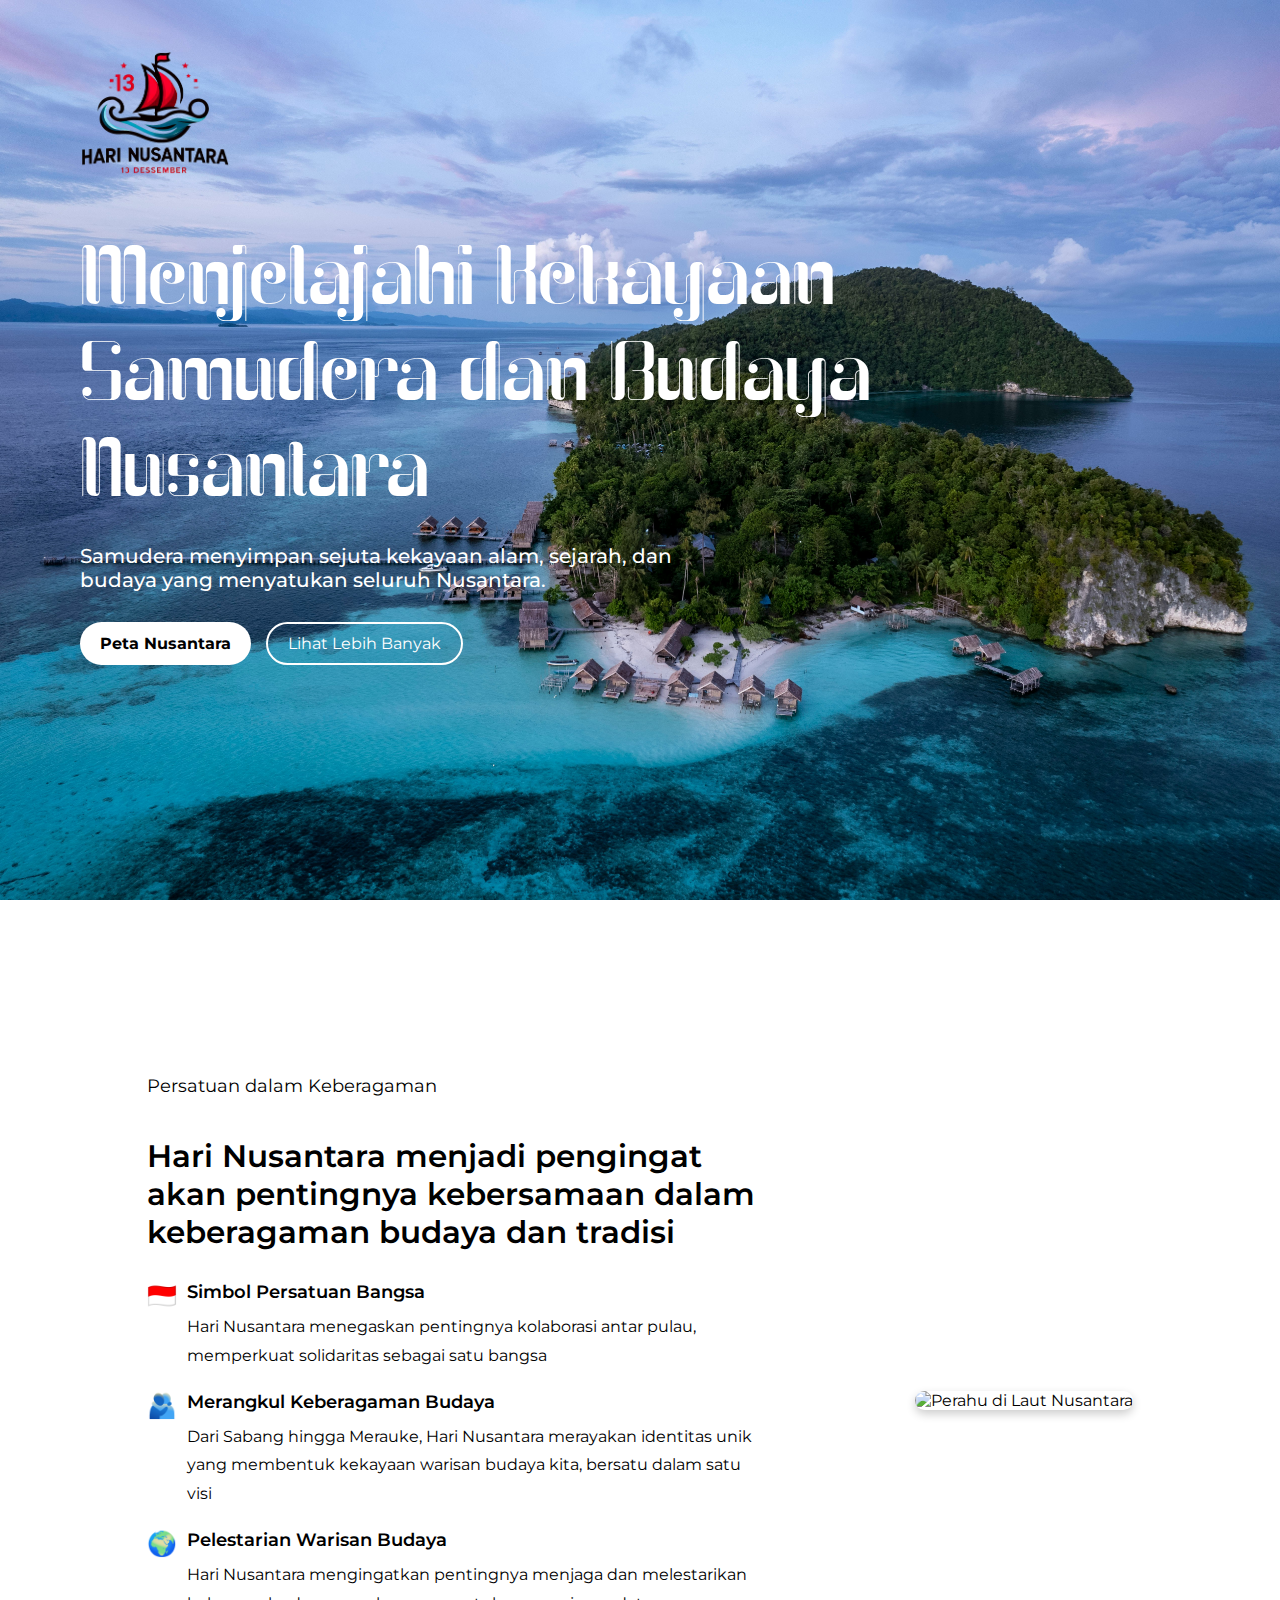
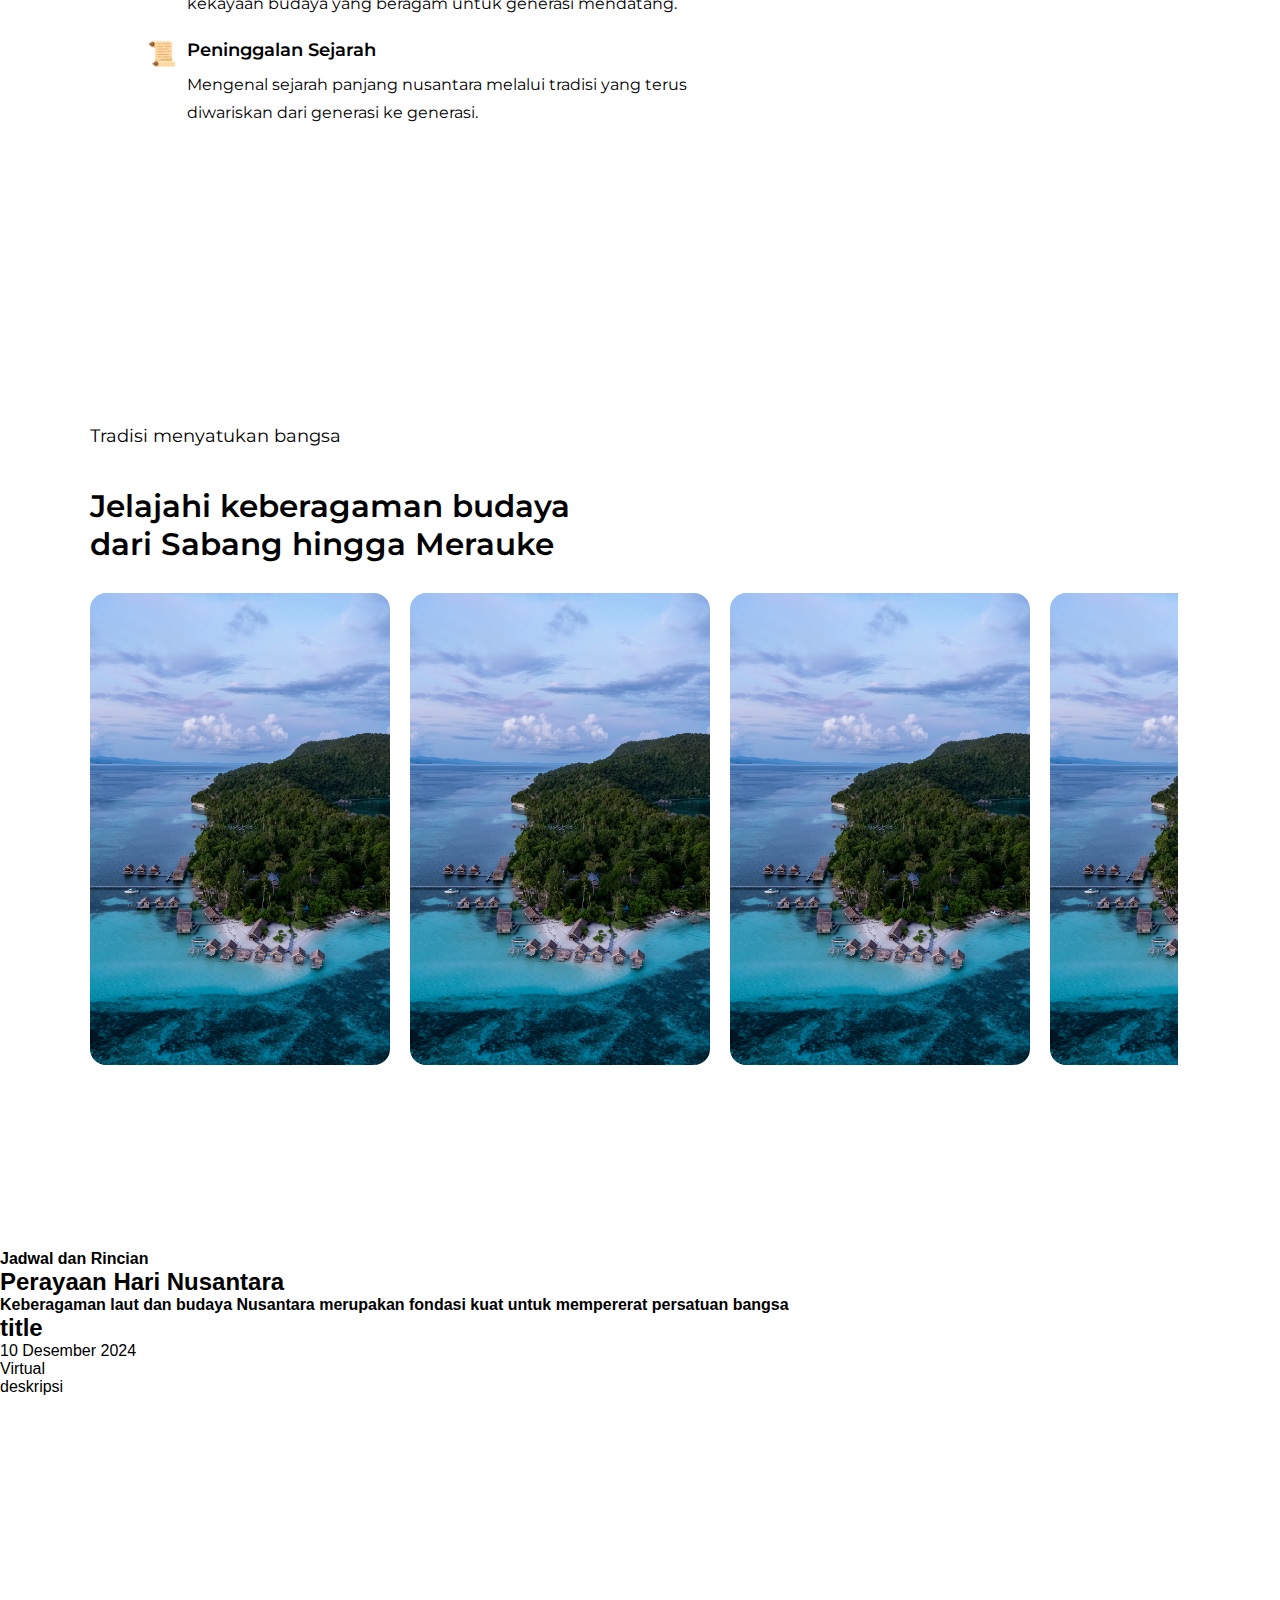
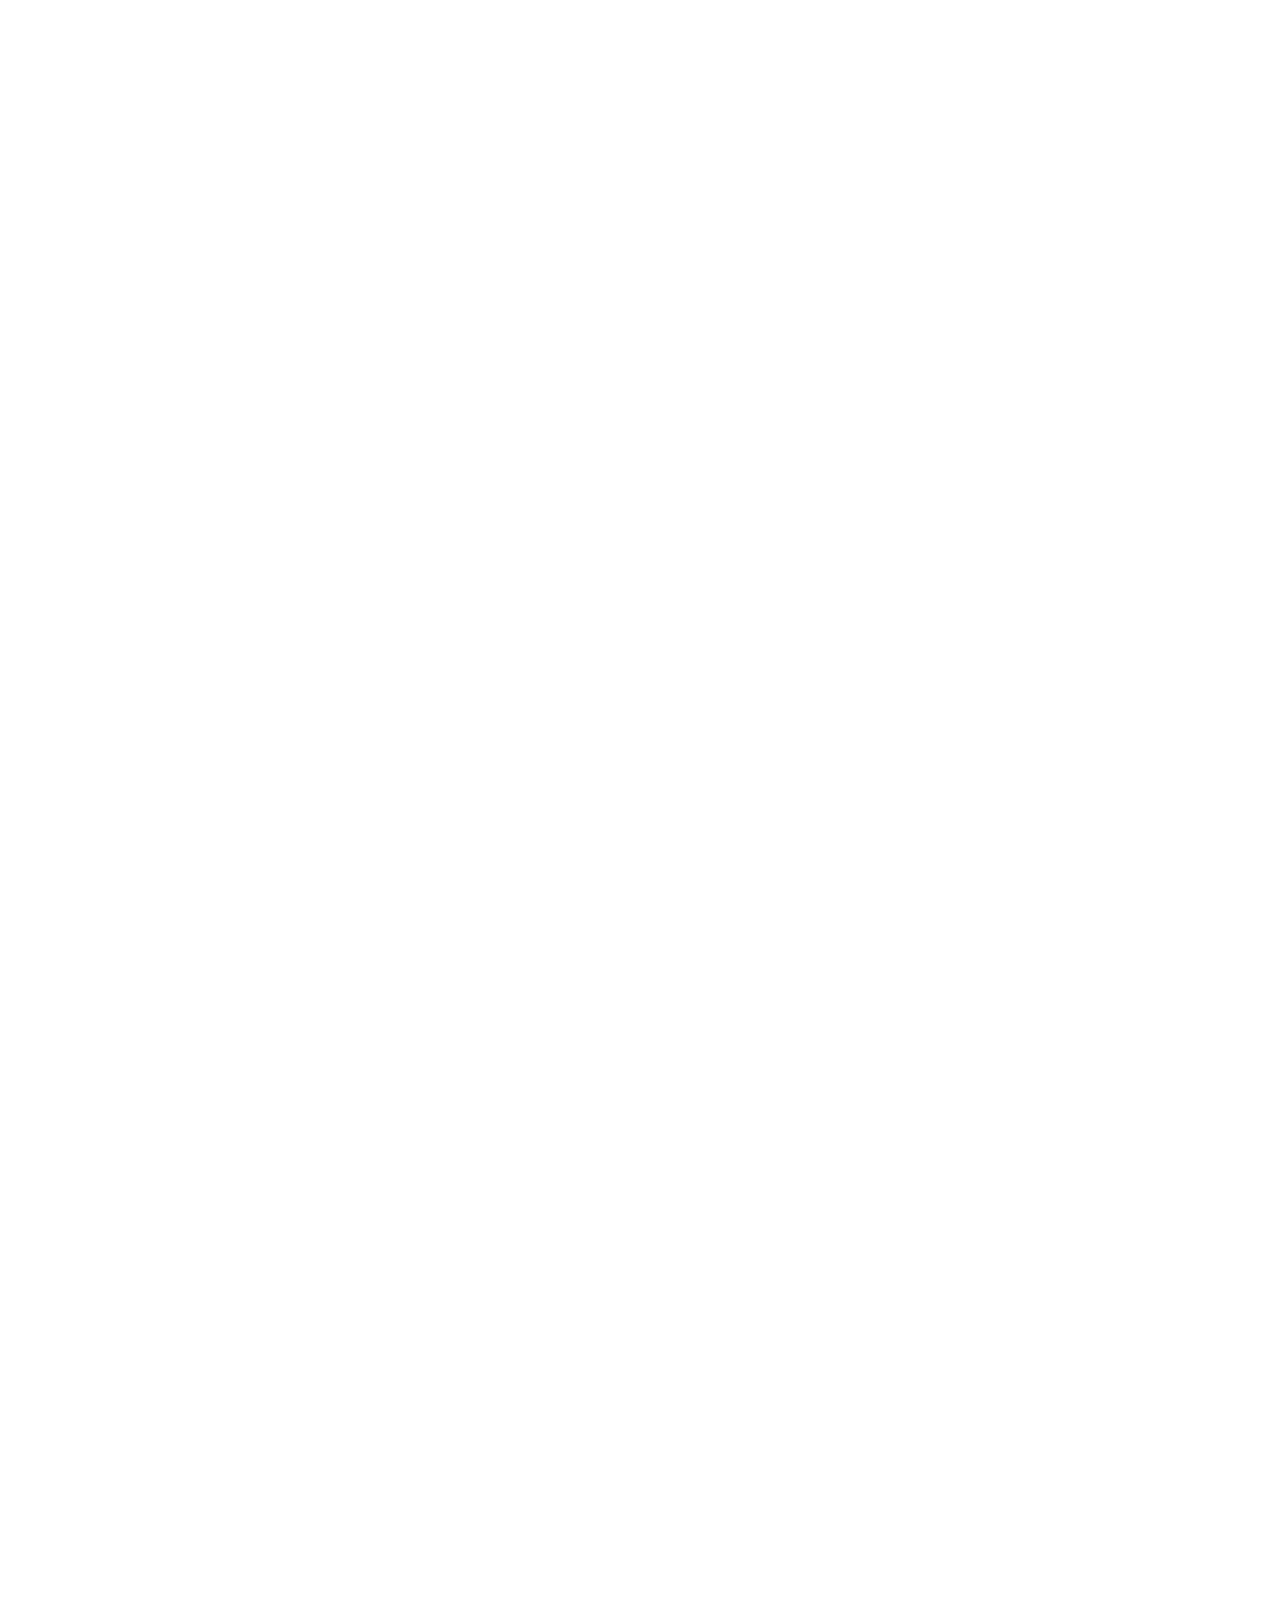
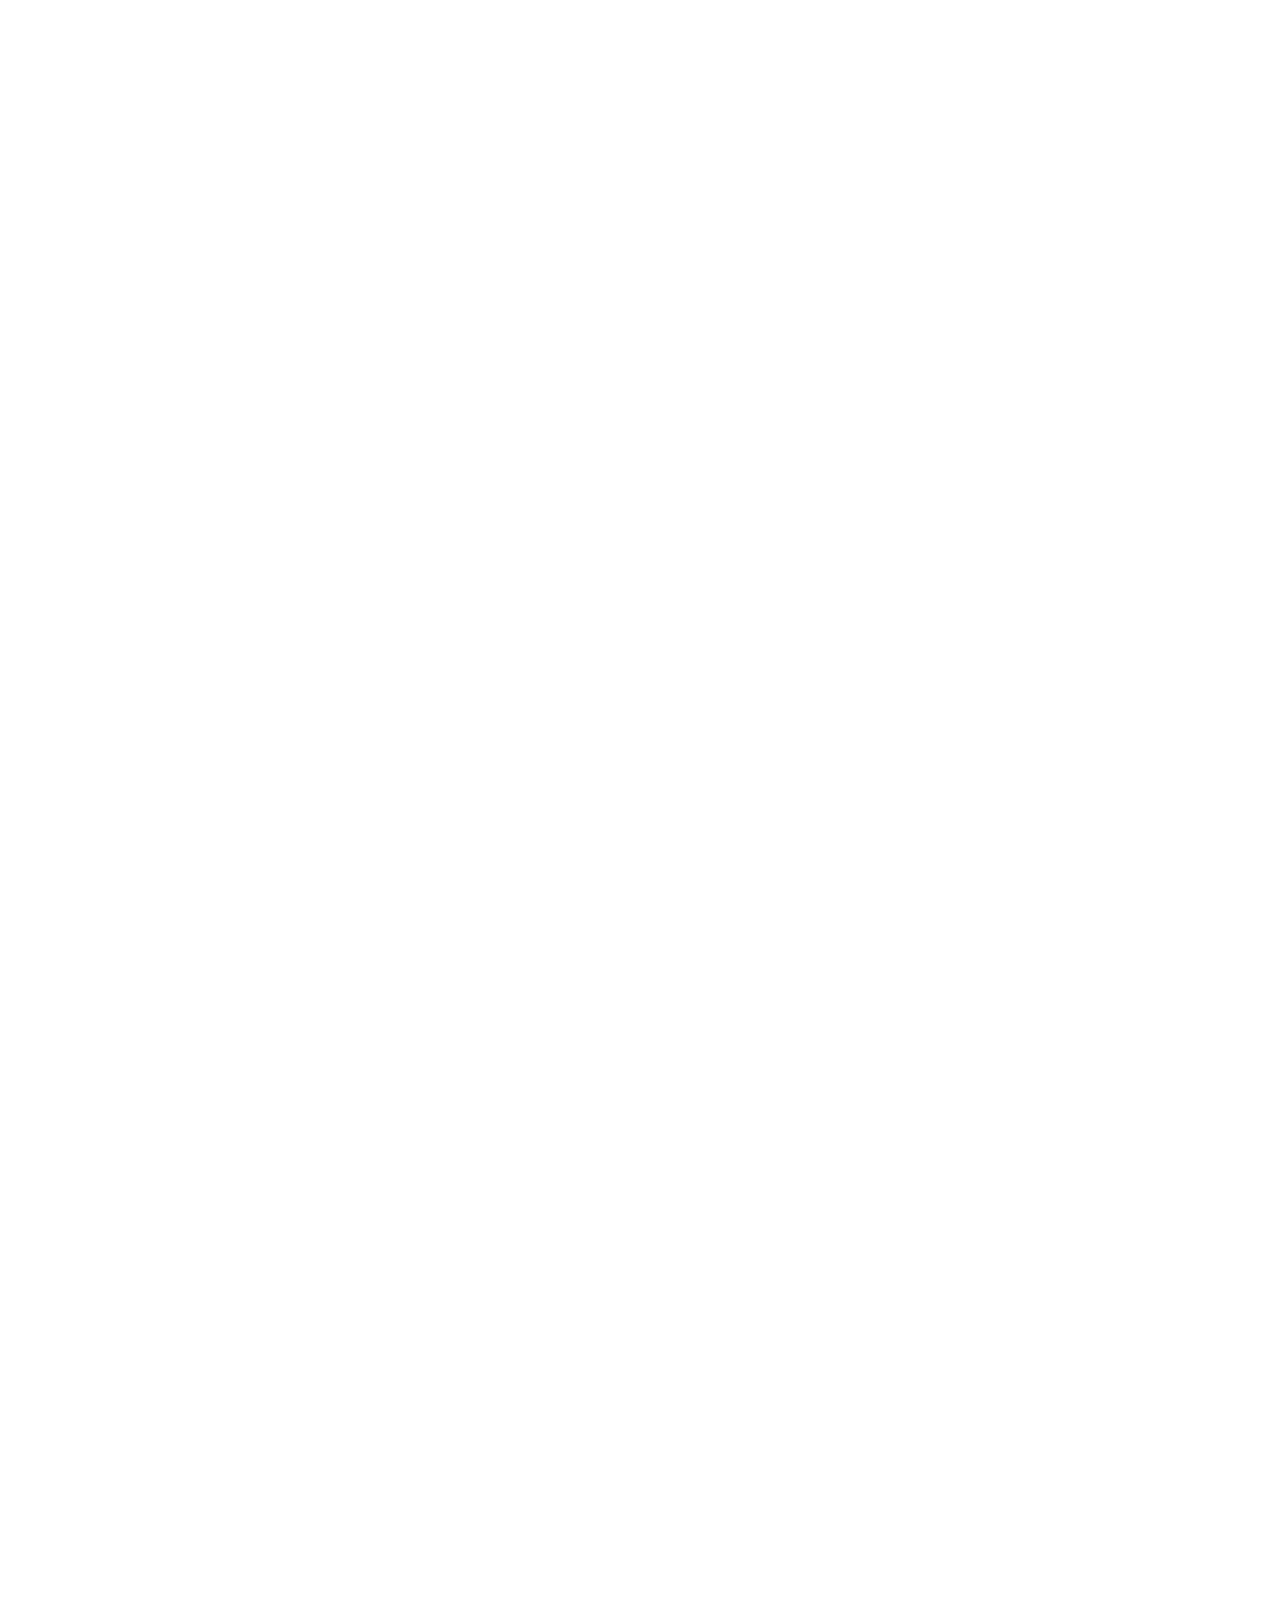
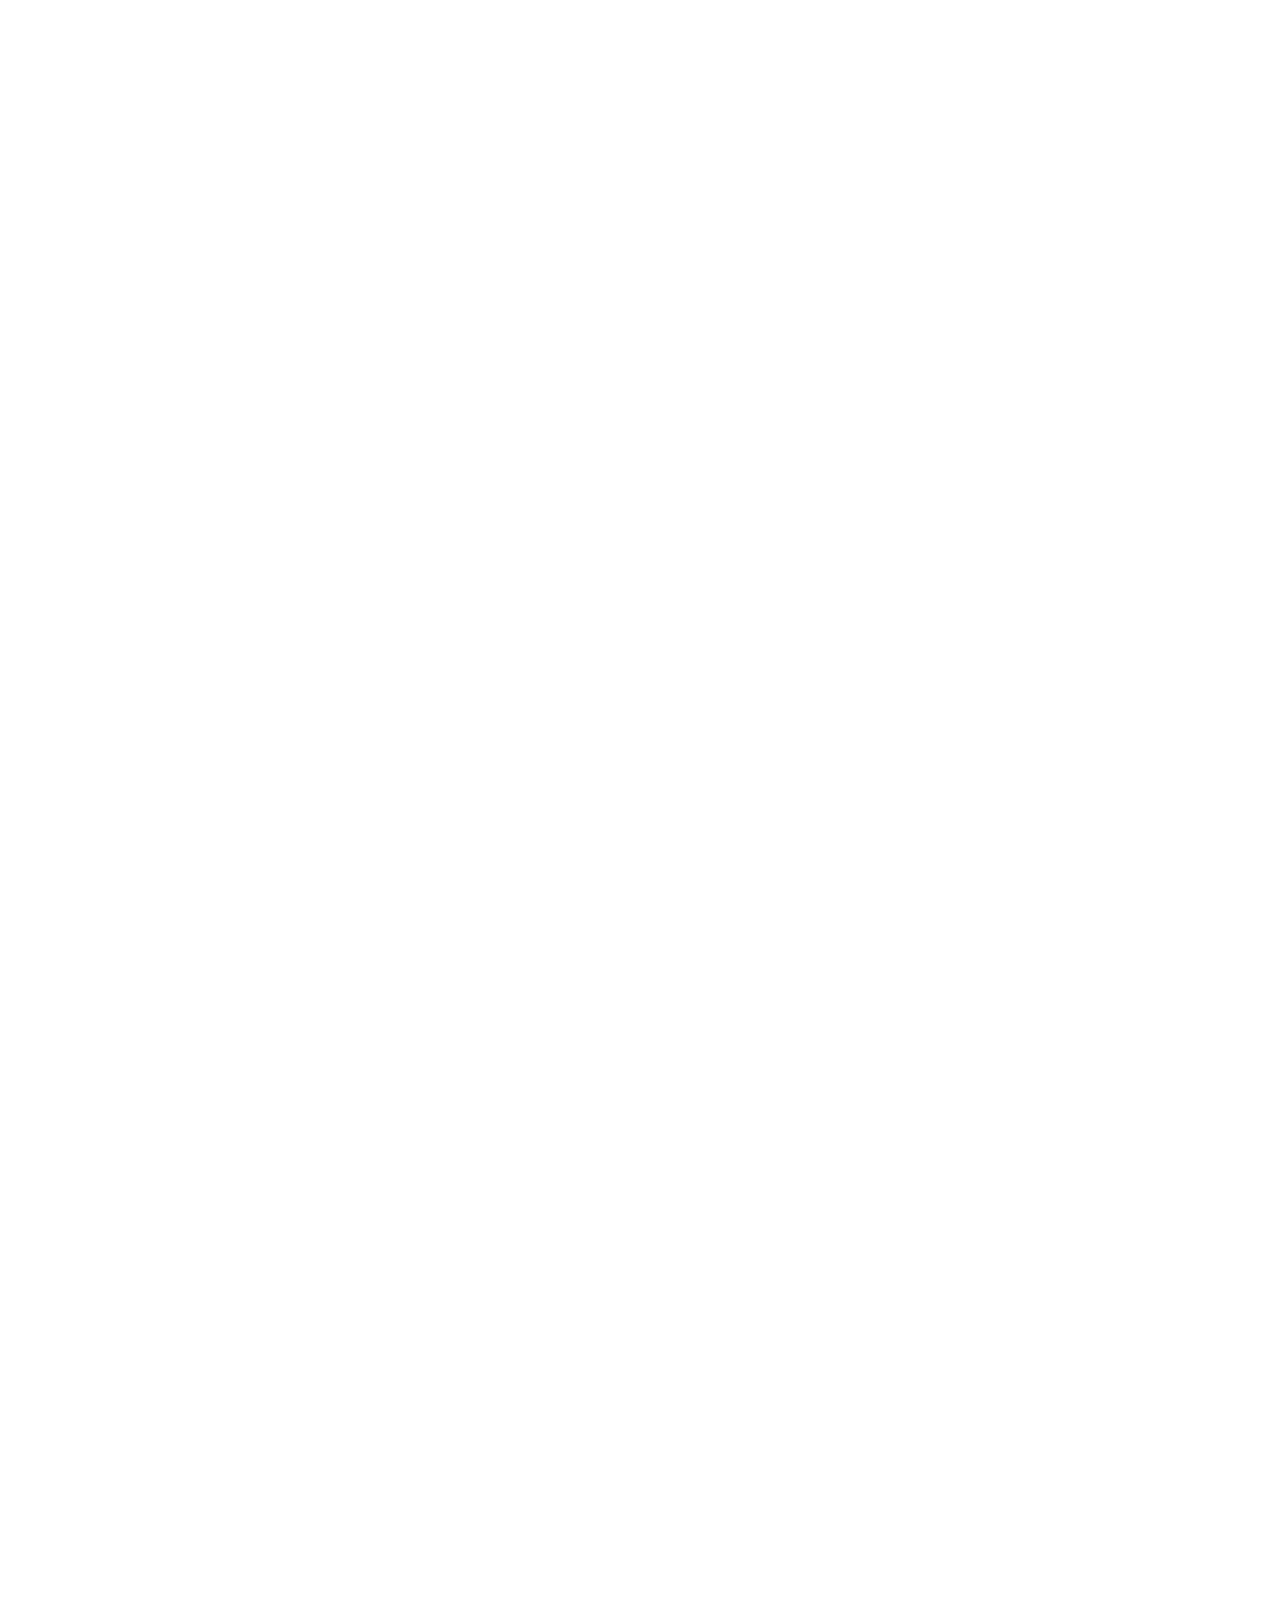
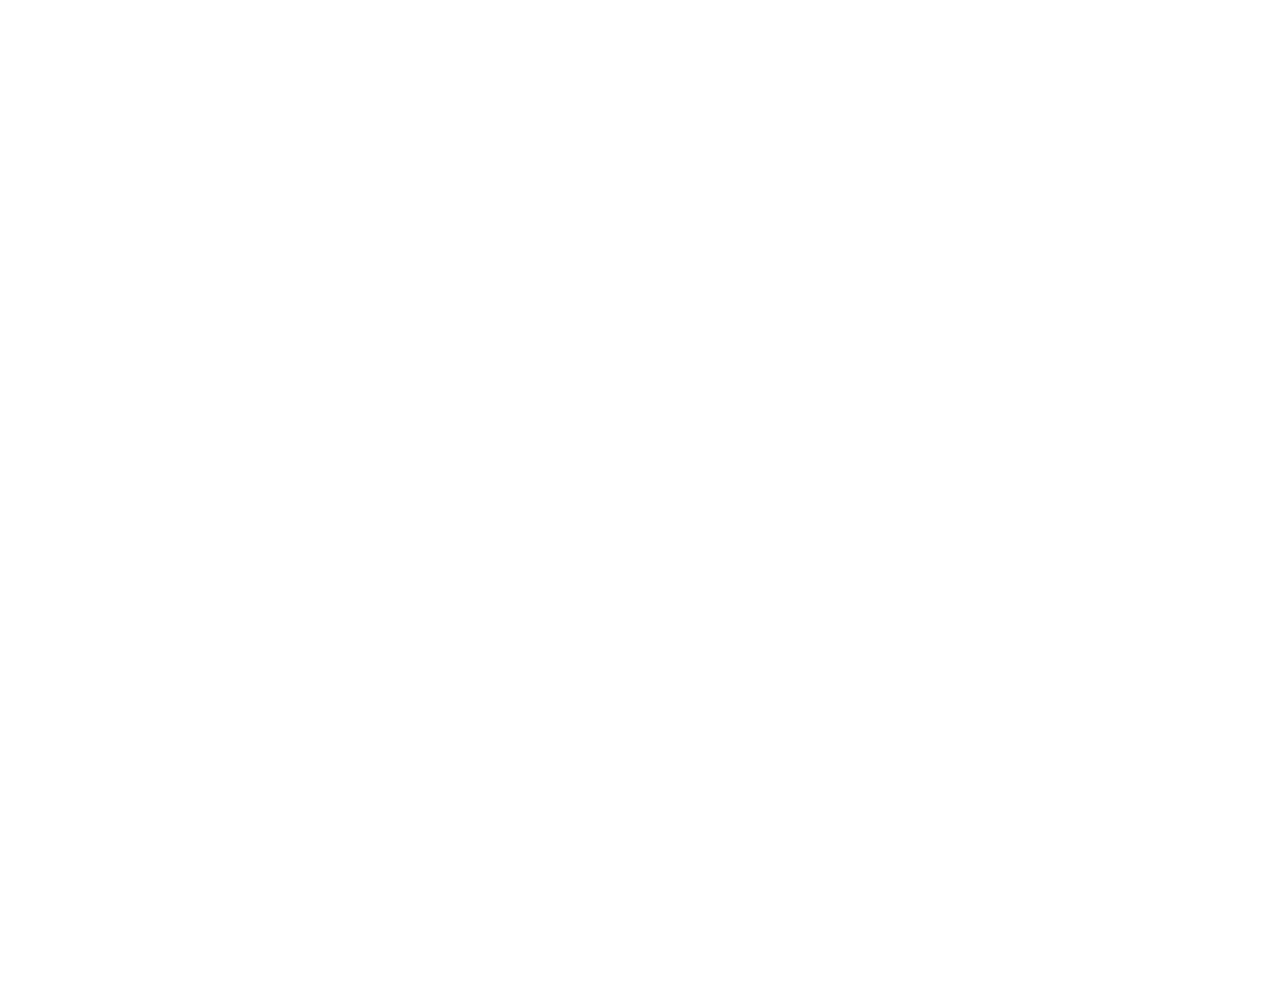
==== pages/index.html @ 895c15d9 "first commit" ====
<!DOCTYPE html>
<html lang="en">
  <head>
    <meta charset="UTF-8" />
    <meta name="viewport" content="width=device-width, initial-scale=1.0" />
    <style>
      @import url("https://fonts.googleapis.com/css2?family=Montserrat:ital,wght@0,100..900;1,100..900&display=swap");
    </style>
    <link rel="stylesheet" href="/css/landing-page.css" />
    <link rel="stylesheet" href="/css/beranda.css" />
    <link rel="stylesheet" href="/css/tradisi-budaya.css" />

    <title>Welcome</title>
  </head>
  <body>
    <!-- hero -->
    <section class="hero">
      <div class="hero-content">
        <img src="/assets/logo-hari-nusantara.png" alt="logo hari nusantara" />
        <h1>Menjelajahi Kekayaan Samudera dan Budaya Nusantara</h1>
        <p>
          Samudera menyimpan sejuta kekayaan alam, sejarah, dan budaya yang
          menyatukan seluruh Nusantara.
        </p>
        <div class="buttons">
          <button class="btn primary">Peta Nusantara</button>
          <button class="btn secondary">Lihat Lebih Banyak</button>
        </div>
      </div>
    </section>

    <!-- beranda -->
    <section class="beranda">
      <div class="text-section">
        <h4 class="tag">Persatuan dalam Keberagaman</h4>
        <h2 class="headline">
          Hari Nusantara menjadi pengingat akan pentingnya kebersamaan dalam
          keberagaman budaya dan tradisi
        </h2>
        <div class="point">
          <span class="icon">🇮🇩</span>
          <div>
            <h4>Simbol Persatuan Bangsa</h4>
            <p>
              Hari Nusantara menegaskan pentingnya kolaborasi antar pulau,
              memperkuat solidaritas sebagai satu bangsa
            </p>
          </div>
        </div>
        <div class="point">
          <span class="icon">🫂</span>
          <div>
            <h4>Merangkul Keberagaman Budaya</h4>
            <p>
              Dari Sabang hingga Merauke, Hari Nusantara merayakan identitas
              unik yang membentuk kekayaan warisan budaya kita, bersatu dalam
              satu visi
            </p>
          </div>
        </div>
        <div class="point">
          <span class="icon">🌍</span>
          <div>
            <h4>Pelestarian Warisan Budaya</h4>
            <p>
              Hari Nusantara mengingatkan pentingnya menjaga dan melestarikan
              kekayaan budaya yang beragam untuk generasi mendatang.
            </p>
          </div>
        </div>
        <div class="point">
          <span class="icon">📜</span>
          <div>
            <h4>Peninggalan Sejarah</h4>
            <p>
              Mengenal sejarah panjang nusantara melalui tradisi yang terus
              diwariskan dari generasi ke generasi.
            </p>
          </div>
        </div>
      </div>
      <div class="image-section">
        <img src="/assets/phinisi.jpg" alt="Perahu di Laut Nusantara" />
      </div>
    </section>

    <!-- budaya dan tradisi -->
    <section class="budaya-tradisi">
      <div class="text">
        <h4>Tradisi menyatukan bangsa</h4>
        <h2>Jelajahi keberagaman budaya dari Sabang hingga Merauke</h2>
      </div>
      <div class="horizontal-scroll">
        <div class="photos-item">
          <img src="/assets/bg-landing-page.jpg" alt="item-1">
          <img src="/assets/bg-landing-page.jpg" alt="item-2">
          <img src="/assets/bg-landing-page.jpg" alt="item-3">
          <img src="/assets/bg-landing-page.jpg" alt="item-4">
          <img src="/assets/bg-landing-page.jpg" alt="item-5">
          <img src="/assets/bg-landing-page.jpg" alt="item-6">
          <img src="/assets/bg-landing-page.jpg" alt="item-7">
        </div>
      </div>
    </section>

    <!-- jadwal hari nusantara -->
     <section class="jadwal-hari-nusantara">
      <div class="header">
        <h4>Jadwal dan Rincian</h4>
        <div>
          <h2>Perayaan Hari Nusantara</h2>
          <h4>Keberagaman laut dan budaya Nusantara merupakan fondasi kuat untuk mempererat persatuan bangsa</h4>
        </div>
      </div>
      <div class="jadwal">
        <div class="img"></div>
        <div class="info">
          <h2>title</h2>
          <div class="date-place">
            <div>10 Desember 2024</div>
            <div>Virtual</div>
          </div>
          <p>deskripsi</p>
        </div>
      </div>
     </section>
  </body>
</html>
---- css/landing-page.css ----
@font-face {
  font-family: 'JavaFont';
  src: url('/fonts/qidung-swara-demo.regular.otf') format('opentype');
  font-weight: normal;
  font-style: normal;
}

* {
  margin: 0;
  padding: 0;
  box-sizing: border-box;
}

body, html {
  font-family: 'Poppins', sans-serif;
  height: 1000vh;
}

.hero {
  position: relative;
  height: 100vh;
  background-image: url(/assets/bg-landing-page.jpg);
  background-size: cover;
  background-position: center;
  display: flex;
  align-items: center;
  padding: 80px;
  font-family: "Montserrat", sans-serif;
  color: #fff;
}

.hero-content {
  max-width: 800px;
}

.hero img {
  width: 150px;
  position: absolute;
  top: 50px;
}

.hero h1 {
  font-family: 'JavaFont', sans-serif;
  font-weight: 500;
  font-size: 80px;
  width: 890px;
  line-height: 1.2;
  margin-bottom: 20px;
}

.hero p {
  width: 650px;
  font-weight: 500;
  font-size: 20px;
  margin-bottom: 30px;
}

/* Tombol */
.buttons {
  display: flex;
  gap: 15px;
}

.btn {
  padding: 10px 20px;
  border: none;
  border-radius: 30px;
  cursor: pointer;
  font-size: 1rem;
  transition: all 0.3s ease;
  font-family: "Montserrat", sans-serif;
}

.btn.primary {
  background-color: #fff;
  color: #000;
  font-weight: 700;
}

.btn.secondary {
  background-color: transparent;
  border: 2px solid #fff;
  color: #fff;
}

.btn:hover {
  opacity: 0.7;
}
---- css/beranda.css ----
* {
  margin: 0;
  padding: 0;
  box-sizing: border-box;
}

.beranda {
  display: flex;
  align-items: center;
  justify-content: space-evenly;
  height: 100vh;
  max-width: 1800px;
  margin: 50px auto;
  font-family: "Montserrat", sans-serif;
  /* background-color: lightblue; */
}

.text-section {
  width: 620px;
  height: 650px;
}

.text-section .tag {
  font-size: 18px;
  font-weight: 400;
}

.text-section .headline {
  font-size: 31px;
  margin: 40px 0 30px 0;
  font-weight: 600;
  color: #000;
}

.point {
  display: flex;
  align-items: flex-start;
  gap: 10px;
  margin-bottom: 20px;
}

.point .icon {
  font-size: 24px;
}

.point h4 {
  font-size: 18px;
  font-weight: 600;
  margin-bottom: 10px;
  color: #000;
}

.point p {
  font-size: 16px;
  margin: 5px 0 0;
  color: #000;
  line-height: 1.8;
}

.image-section img {
  width: 650px;
  height: 650px;
  object-fit: cover;
  object-position: center;
  border-radius: 16px;
  box-shadow: 0 4px 10px rgba(0, 0, 0, 0.2);
}
---- css/tradisi-budaya.css ----
* {
  margin: 0;
  padding: 0;
  box-sizing: border-box;
}

.budaya-tradisi {
  display: flex;
  justify-content: center;
  flex-direction: column;
  height: 100vh;
  max-width: 1800px;
  margin: 50px auto;
  padding-left: 90px ;
  font-family: "Montserrat", sans-serif;
  /* background-color: lightblue; */
}

.budaya-tradisi h4 {
  font-size: 18px;
  font-weight: 400;
  margin-bottom: 10px;
}

.budaya-tradisi h2 {
  width: 500px;
  font-size: 31px;
  margin: 40px 0 30px 0;
  font-weight: 600;
  color: #000;
}

.horizontal-scroll {
  display: flex;
  width: 85vw;
  overflow-x: auto;
  padding-bottom: 10px;
}

.photos-item {
  position: relative;
  flex-shrink: 0;
  width: 300px;
  display: flex;
  flex-direction: row;
  cursor: pointer;
}

.photos-item img {
  width: 300px;
  height: 472px;
  object-fit: cover;
  object-position: center;
  border-radius: 16px;
  margin-right: 20px;
}
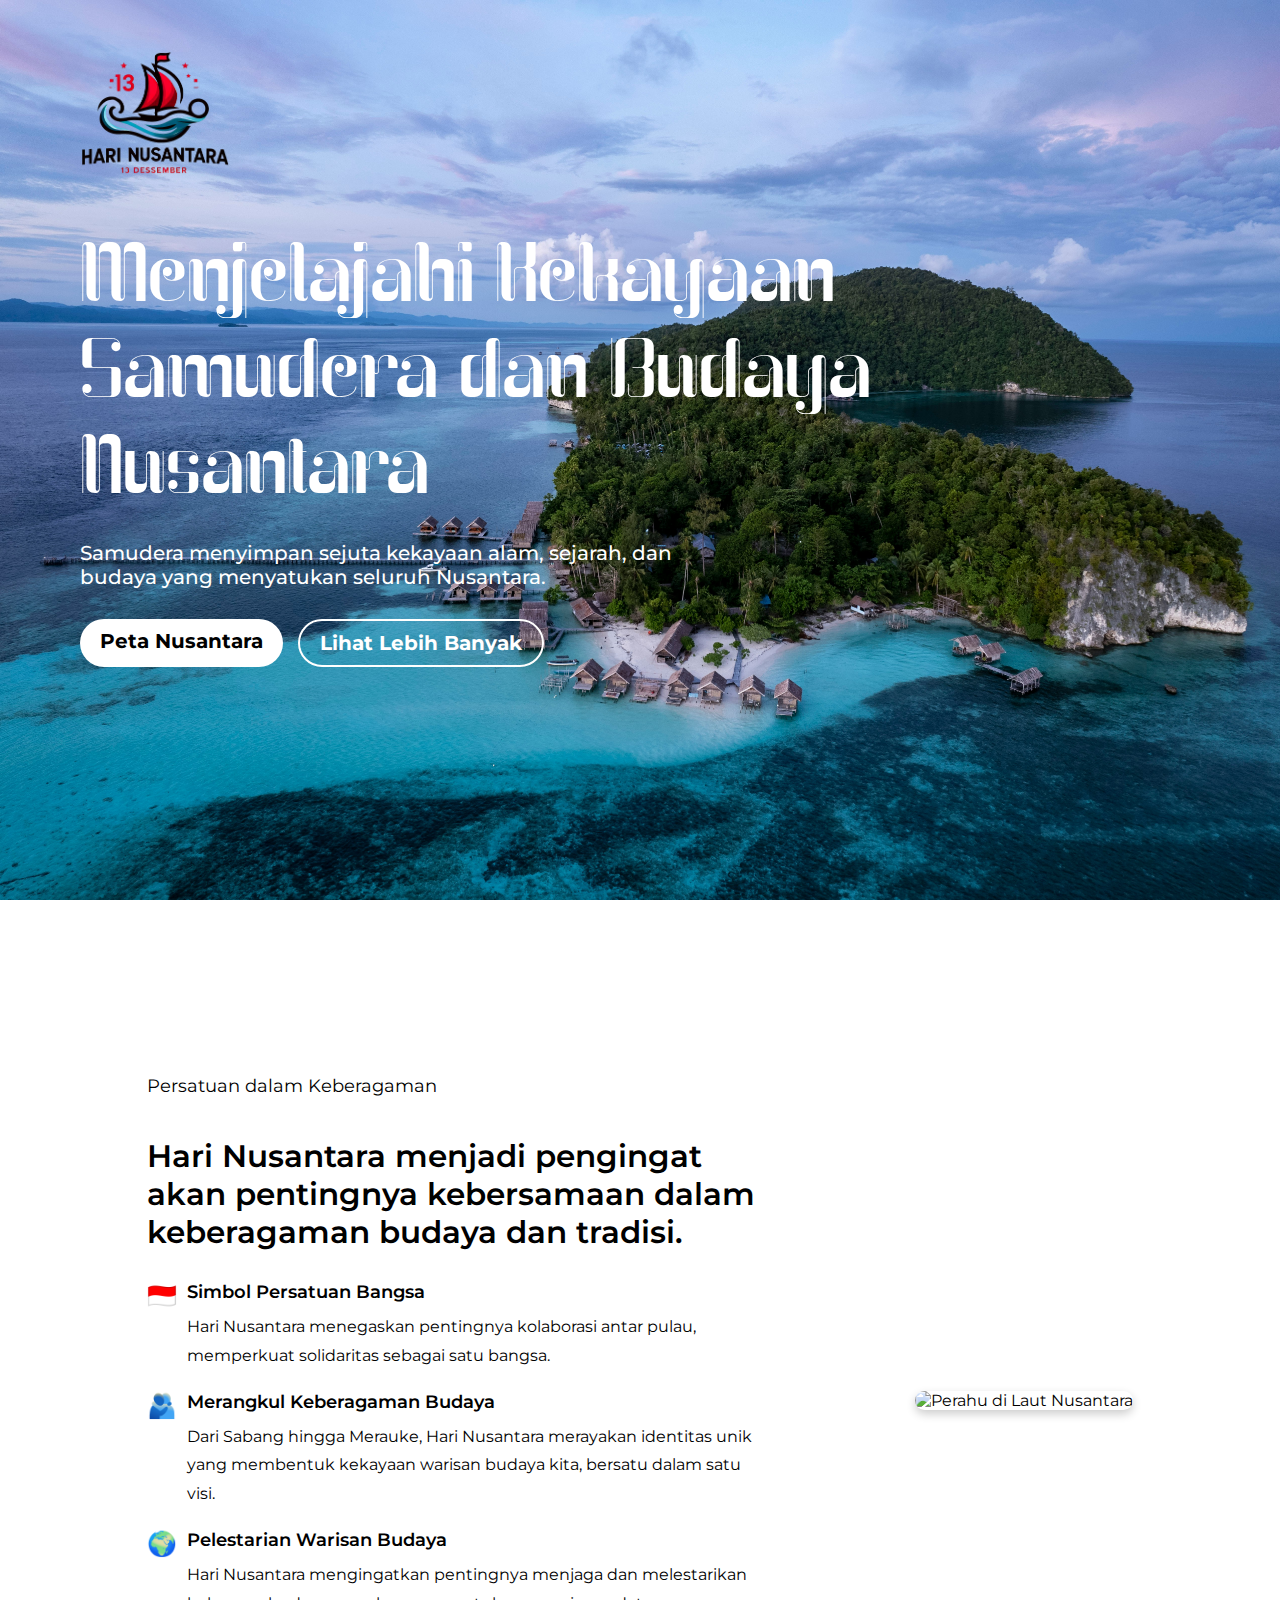
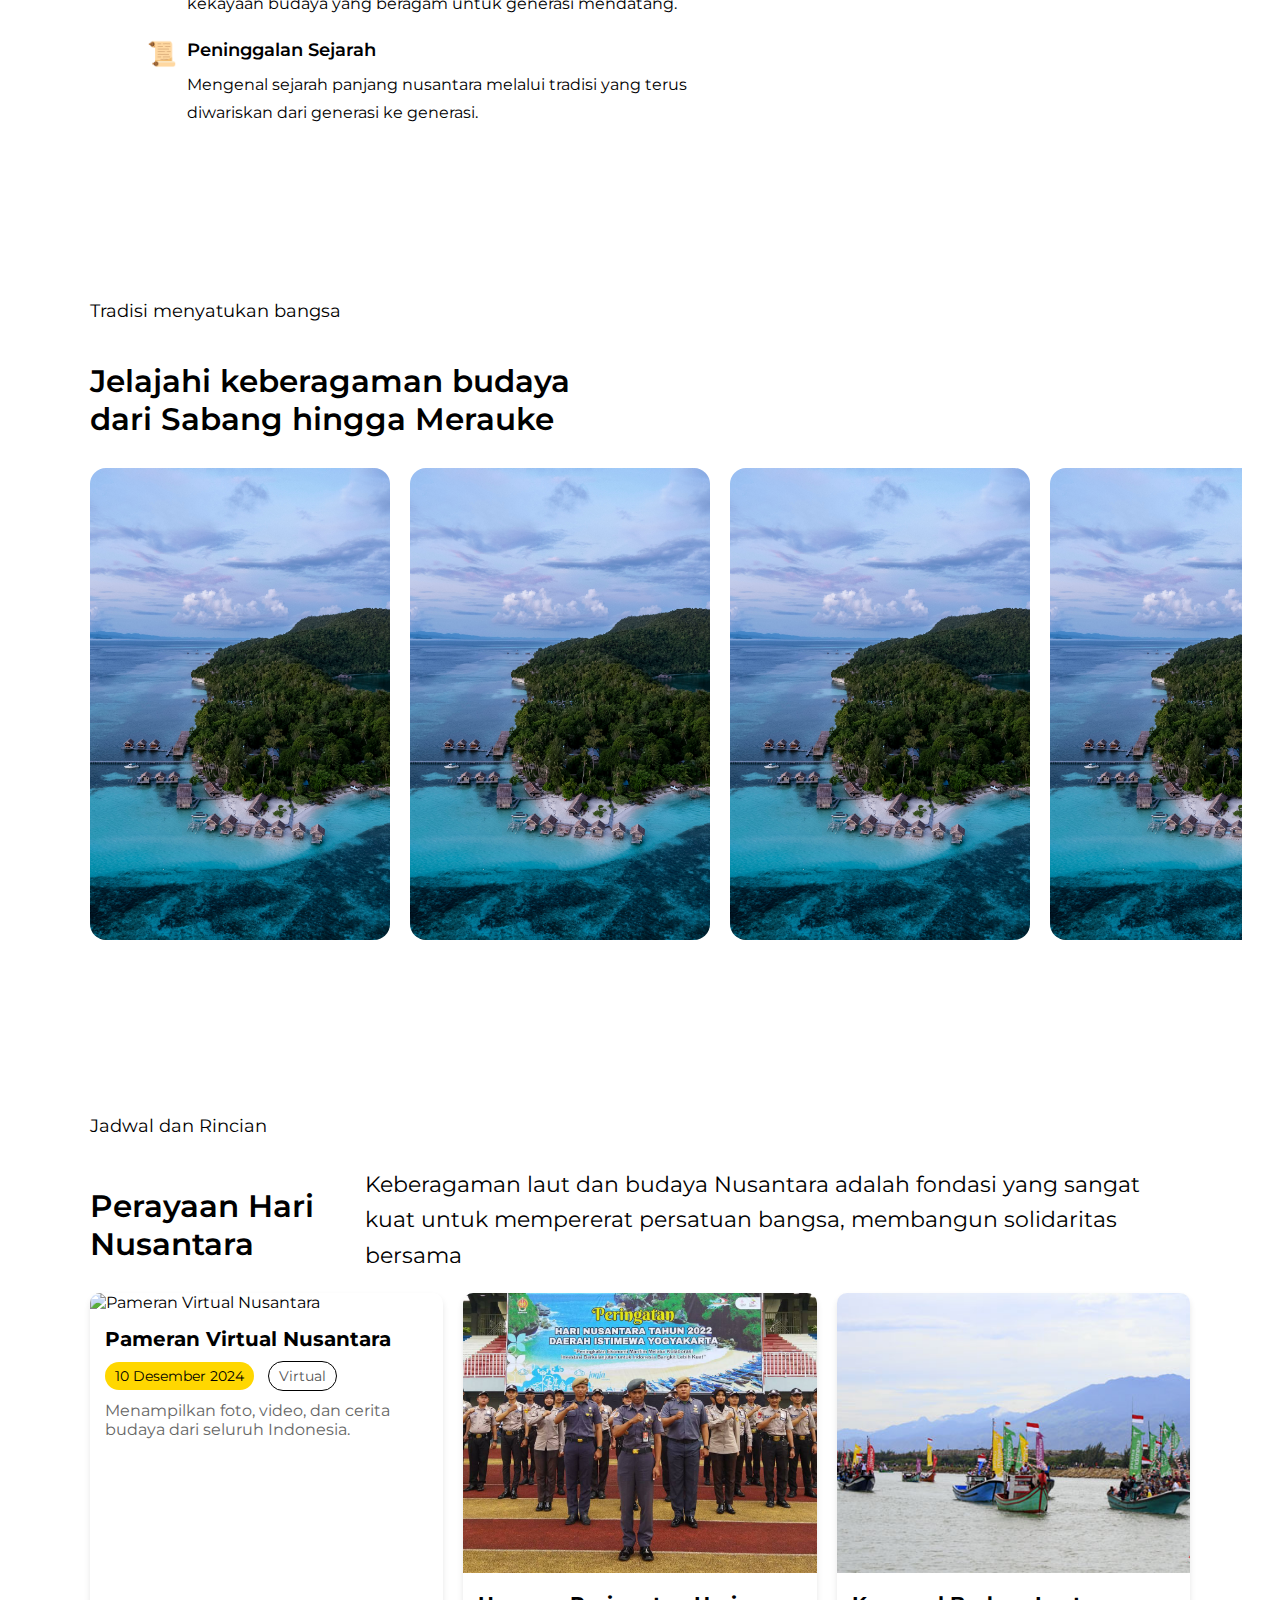
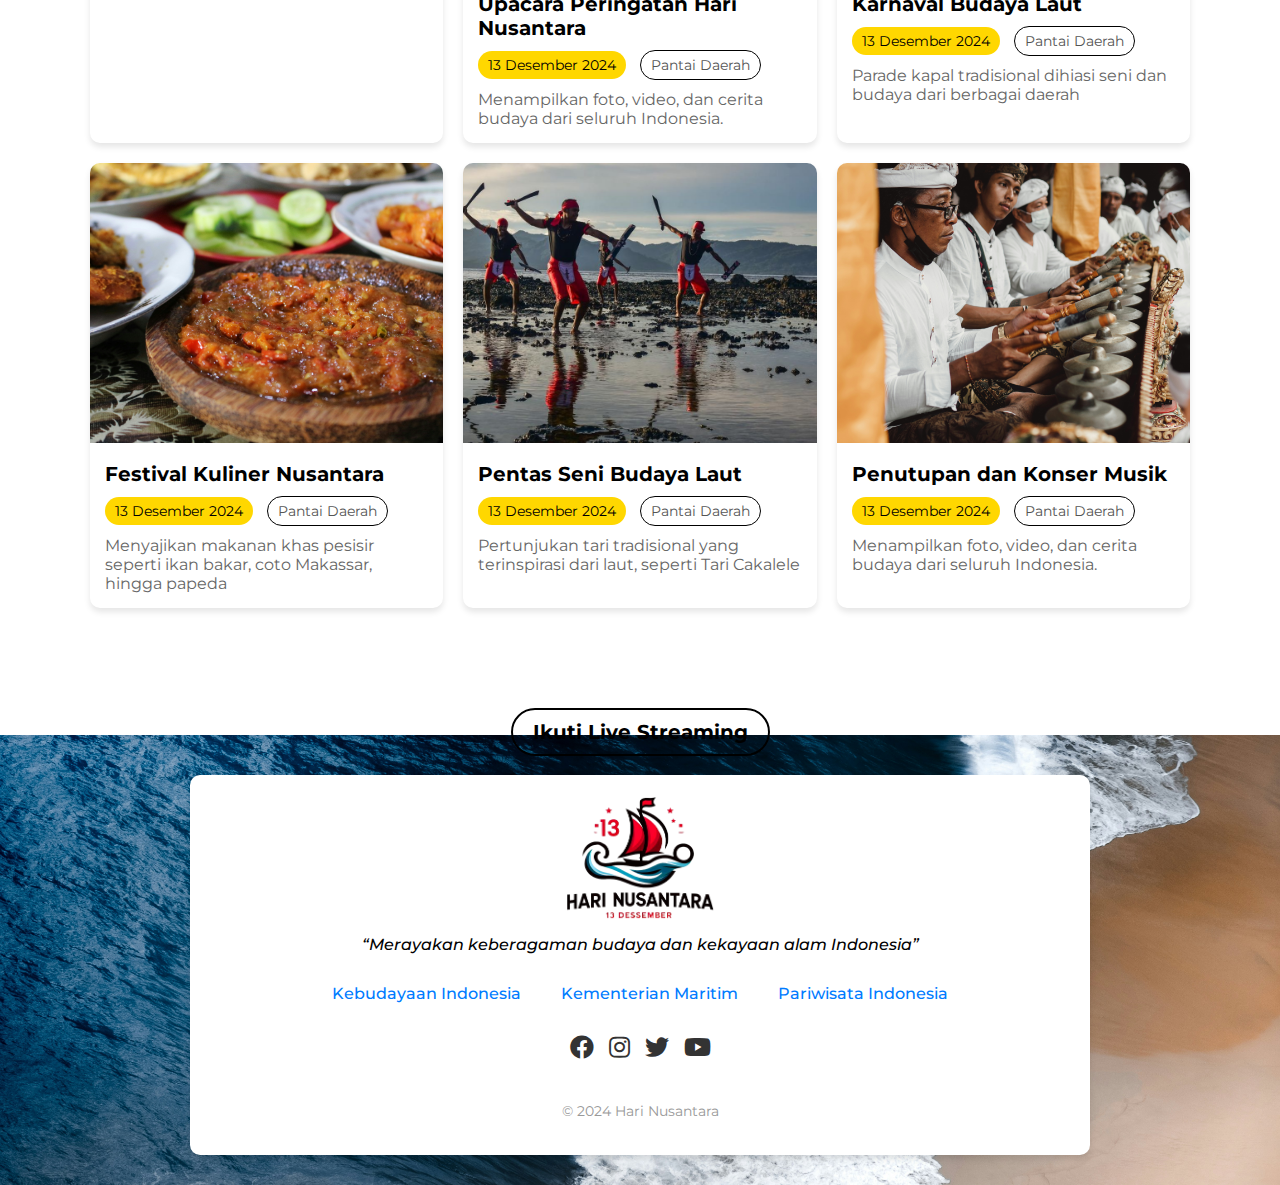
==== commit aed8001b: "second commit" ====
--- a/pages/index.html
+++ b/pages/index.html
@@ -3,39 +3,59 @@
   <head>
     <meta charset="UTF-8" />
     <meta name="viewport" content="width=device-width, initial-scale=1.0" />
-    <style>
-      @import url("https://fonts.googleapis.com/css2?family=Montserrat:ital,wght@0,100..900;1,100..900&display=swap");
-    </style>
+    <meta name="description" content="Hari Nusantara 2024 - Merayakan keberagaman budaya dan kekayaan alam Indonesia." />
+    <link rel="icon" type="image/png" sizes="32x32" href="/assets/logo-hari-nusantara.png" />
+
+    <!-- Google Fonts -->
+    <link
+      href="https://fonts.googleapis.com/css2?family=Montserrat:ital,wght@0,100..900;1,100..900&display=swap"
+      rel="stylesheet"
+    />
+
+    <!-- Font Awesome -->
+    <link
+      href="https://cdnjs.cloudflare.com/ajax/libs/font-awesome/5.15.4/css/all.min.css"
+      rel="stylesheet"
+    />
+
+    <!-- Stylesheets -->
+    <link rel="stylesheet" href="/css/general.css" />
     <link rel="stylesheet" href="/css/landing-page.css" />
     <link rel="stylesheet" href="/css/beranda.css" />
     <link rel="stylesheet" href="/css/tradisi-budaya.css" />
-
-    <title>Welcome</title>
+    <link rel="stylesheet" href="/css/jadwal-acara.css" />
+    <link rel="stylesheet" href="/css/footer.css" />
+
+    <title>Hari Nusantara 2024</title>
   </head>
   <body>
-    <!-- hero -->
+    <!-- Hero Section -->
     <section class="hero">
       <div class="hero-content">
-        <img src="/assets/logo-hari-nusantara.png" alt="logo hari nusantara" />
+        <img
+          src="/assets/logo-hari-nusantara.png"
+          alt="Logo Hari Nusantara"
+          class="hero-logo"
+        />
         <h1>Menjelajahi Kekayaan Samudera dan Budaya Nusantara</h1>
         <p>
           Samudera menyimpan sejuta kekayaan alam, sejarah, dan budaya yang
           menyatukan seluruh Nusantara.
         </p>
         <div class="buttons">
-          <button class="btn primary">Peta Nusantara</button>
-          <button class="btn secondary">Lihat Lebih Banyak</button>
-        </div>
-      </div>
-    </section>
-
-    <!-- beranda -->
+          <a href="/pages/peta-nusantara.html" class="btn primary">Peta Nusantara</a>
+          <a href="#" class="btn secondary">Lihat Lebih Banyak</a>
+        </div>
+      </div>
+    </section>
+
+    <!-- Beranda Section -->
     <section class="beranda">
       <div class="text-section">
         <h4 class="tag">Persatuan dalam Keberagaman</h4>
         <h2 class="headline">
           Hari Nusantara menjadi pengingat akan pentingnya kebersamaan dalam
-          keberagaman budaya dan tradisi
+          keberagaman budaya dan tradisi.
         </h2>
         <div class="point">
           <span class="icon">🇮🇩</span>
@@ -43,7 +63,7 @@
             <h4>Simbol Persatuan Bangsa</h4>
             <p>
               Hari Nusantara menegaskan pentingnya kolaborasi antar pulau,
-              memperkuat solidaritas sebagai satu bangsa
+              memperkuat solidaritas sebagai satu bangsa.
             </p>
           </div>
         </div>
@@ -54,7 +74,7 @@
             <p>
               Dari Sabang hingga Merauke, Hari Nusantara merayakan identitas
               unik yang membentuk kekayaan warisan budaya kita, bersatu dalam
-              satu visi
+              satu visi.
             </p>
           </div>
         </div>
@@ -80,11 +100,15 @@
         </div>
       </div>
       <div class="image-section">
-        <img src="/assets/phinisi.jpg" alt="Perahu di Laut Nusantara" />
-      </div>
-    </section>
-
-    <!-- budaya dan tradisi -->
+        <img
+          src="/assets/phinisi.jpg"
+          alt="Perahu di Laut Nusantara"
+          class="beranda-image"
+        />
+      </div>
+    </section>
+
+    <!-- Budaya dan Tradisi Section -->
     <section class="budaya-tradisi">
       <div class="text">
         <h4>Tradisi menyatukan bangsa</h4>
@@ -92,37 +116,159 @@
       </div>
       <div class="horizontal-scroll">
         <div class="photos-item">
-          <img src="/assets/bg-landing-page.jpg" alt="item-1">
-          <img src="/assets/bg-landing-page.jpg" alt="item-2">
-          <img src="/assets/bg-landing-page.jpg" alt="item-3">
-          <img src="/assets/bg-landing-page.jpg" alt="item-4">
-          <img src="/assets/bg-landing-page.jpg" alt="item-5">
-          <img src="/assets/bg-landing-page.jpg" alt="item-6">
-          <img src="/assets/bg-landing-page.jpg" alt="item-7">
-        </div>
-      </div>
-    </section>
-
-    <!-- jadwal hari nusantara -->
-     <section class="jadwal-hari-nusantara">
-      <div class="header">
-        <h4>Jadwal dan Rincian</h4>
-        <div>
-          <h2>Perayaan Hari Nusantara</h2>
-          <h4>Keberagaman laut dan budaya Nusantara merupakan fondasi kuat untuk mempererat persatuan bangsa</h4>
-        </div>
-      </div>
-      <div class="jadwal">
-        <div class="img"></div>
-        <div class="info">
-          <h2>title</h2>
-          <div class="date-place">
-            <div>10 Desember 2024</div>
-            <div>Virtual</div>
-          </div>
-          <p>deskripsi</p>
-        </div>
-      </div>
-     </section>
+          <img src="/assets/bg-landing-page.jpg" alt="Tradisi 1" />
+          <img src="/assets/bg-landing-page.jpg" alt="Tradisi 2" />
+          <img src="/assets/bg-landing-page.jpg" alt="Tradisi 3" />
+          <img src="/assets/bg-landing-page.jpg" alt="Tradisi 4" />
+          <img src="/assets/bg-landing-page.jpg" alt="Tradisi 5" />
+          <img src="/assets/bg-landing-page.jpg" alt="Tradisi 6" />
+          <img src="/assets/bg-landing-page.jpg" alt="Tradisi 7" />
+        </div>
+      </div>
+    </section>
+
+    <!-- Jadwal Acara Section -->
+    <section class="jadwal-hari-nusantara">
+      <h4>Jadwal dan Rincian</h4>
+      <div class="text1">
+        <h2>Perayaan Hari Nusantara</h2>
+        <p>
+          Keberagaman laut dan budaya Nusantara adalah fondasi yang sangat kuat untuk mempererat persatuan bangsa, membangun solidaritas bersama
+        </p>
+      </div>
+      <div class="event-grid">
+        <!-- Event Cards 1 -->
+        <div class="event-card">
+          <img
+            src="/assets/img-pameran.jpg"
+            alt="Pameran Virtual Nusantara"
+            class="event-image"
+          />
+          <div class="event-info">
+            <h3>Pameran Virtual Nusantara</h3>
+            <span class="event-date">10 Desember 2024</span>
+            <span class="event-location">Virtual</span>
+            <p>
+              Menampilkan foto, video, dan cerita budaya dari seluruh Indonesia.
+            </p>
+          </div>
+        </div>
+
+        <!-- Event Cards 2 -->
+        <div class="event-card">
+          <img
+            src="/assets/img-upacara.jpg"
+            alt="Pameran Virtual Nusantara"
+            class="event-image"
+          />
+          <div class="event-info">
+            <h3>Upacara Peringatan Hari Nusantara</h3>
+            <span class="event-date">13 Desember 2024</span>
+            <span class="event-location">Pantai Daerah</span>
+            <p>
+              Menampilkan foto, video, dan cerita budaya dari seluruh Indonesia.
+            </p>
+          </div>
+        </div>
+
+        <!-- Event Cards 3 -->
+        <div class="event-card">
+          <img
+            src="/assets/img-karnaval.jpg"
+            alt="Karnaval Budaya Laut"
+            class="event-image"
+          />
+          <div class="event-info">
+            <h3>Karnaval Budaya Laut</h3>
+            <span class="event-date">13 Desember 2024</span>
+            <span class="event-location">Pantai Daerah</span>
+            <p>
+              Parade kapal tradisional dihiasi seni dan budaya dari berbagai daerah
+            </p>
+          </div>
+        </div>
+
+        <!-- Event Cards 4 -->
+        <div class="event-card">
+          <img
+            src="/assets/img-kuliner.jpg"
+            alt="Pameran Virtual Nusantara"
+            class="event-image"
+          />
+          <div class="event-info">
+            <h3>Festival Kuliner Nusantara</h3>
+            <span class="event-date">13 Desember 2024</span>
+            <span class="event-location">Pantai Daerah</span>
+            <p>
+              Menyajikan makanan khas pesisir seperti ikan bakar, coto Makassar, hingga papeda
+            </p>
+          </div>
+        </div>
+
+        <!-- Event Cards 5 -->
+        <div class="event-card">
+          <img
+            src="/assets/img-tari.jpeg"
+            alt="Pentas Seni Budaya Laut"
+            class="event-image"
+          />
+          <div class="event-info">
+            <h3>Pentas Seni Budaya Laut</h3>
+            <span class="event-date">13 Desember 2024</span>
+            <span class="event-location">Pantai Daerah</span>
+            <p>
+              Pertunjukan tari tradisional yang terinspirasi dari laut, seperti Tari Cakalele
+            </p>
+          </div>
+        </div>
+
+        <!-- Event Cards 6 -->
+        <div class="event-card">
+          <img
+            src="/assets/img-konser.jpg"
+            alt="Penutupan dan Konser Musik"
+            class="event-image"
+          />
+          <div class="event-info">
+            <h3>Penutupan dan Konser Musik</h3>
+            <span class="event-date">13 Desember 2024</span>
+            <span class="event-location">Pantai Daerah</span>
+            <p>
+              Menampilkan foto, video, dan cerita budaya dari seluruh Indonesia.
+            </p>
+          </div>
+        </div>
+
+      </div>
+      <div class="live-streaming">
+        <button class="btn">Ikuti Live Streaming</button>
+      </div>
+    </section>
+
+    <!-- Footer -->
+    <footer class="footer">
+      <div class="footer-content">
+        <img
+          src="/assets/logo-hari-nusantara.png"
+          alt="Logo Hari Nusantara"
+          class="footer-logo"
+        />
+        <p class="footer-tagline">
+          “Merayakan keberagaman budaya dan kekayaan alam Indonesia”
+        </p>
+        <div class="footer-links">
+          <a href="#">Kebudayaan Indonesia</a>
+          <a href="#">Kementerian Maritim</a>
+          <a href="#">Pariwisata Indonesia</a>
+        </div>
+        <div class="footer-socials">
+          <a href="#"><i class="fab fa-facebook"></i></a>
+          <a href="#"><i class="fab fa-instagram"></i></a>
+          <a href="#"><i class="fab fa-twitter"></i></a>
+          <a href="#"><i class="fab fa-youtube"></i></a>
+        </div>
+        <p class="footer-copyright">© 2024 Hari Nusantara</p>
+      </div>
+    </footer>
   </body>
-</html>
+</html>--- a/css/general.css
+++ b/css/general.css
@@ -0,0 +1,11 @@
+* {
+  margin: 0;
+  padding: 0;
+  box-sizing: border-box;
+}
+
+body, html {
+  font-family: "Montserrat", sans-serif;
+  height: auto;
+  scroll-behavior: smooth;
+}--- a/css/landing-page.css
+++ b/css/landing-page.css
@@ -1,3 +1,4 @@
+/* Font-face untuk font custom */
 @font-face {
   font-family: 'JavaFont';
   src: url('/fonts/qidung-swara-demo.regular.otf') format('opentype');
@@ -5,27 +6,14 @@
   font-style: normal;
 }
 
-* {
-  margin: 0;
-  padding: 0;
-  box-sizing: border-box;
-}
-
-body, html {
-  font-family: 'Poppins', sans-serif;
-  height: 1000vh;
-}
-
+/* Hero Section */
 .hero {
   position: relative;
   height: 100vh;
-  background-image: url(/assets/bg-landing-page.jpg);
-  background-size: cover;
-  background-position: center;
+  background: url(/assets/bg-landing-page.jpg) center/cover no-repeat;
   display: flex;
   align-items: center;
   padding: 80px;
-  font-family: "Montserrat", sans-serif;
   color: #fff;
 }
 
@@ -43,16 +31,16 @@
   font-family: 'JavaFont', sans-serif;
   font-weight: 500;
   font-size: 80px;
-  width: 890px;
   line-height: 1.2;
   margin-bottom: 20px;
+  max-width: 890px;
 }
 
 .hero p {
-  width: 650px;
+  font-size: 20px;
   font-weight: 500;
-  font-size: 20px;
   margin-bottom: 30px;
+  max-width: 650px;
 }
 
 /* Tombol */
@@ -63,26 +51,28 @@
 
 .btn {
   padding: 10px 20px;
+  font-size: 1rem;
+  font-family: 'Montserrat', sans-serif;
+  border-radius: 30px;
   border: none;
-  border-radius: 30px;
   cursor: pointer;
-  font-size: 1rem;
-  transition: all 0.3s ease;
-  font-family: "Montserrat", sans-serif;
+  transition: opacity 0.1s ease;
+  text-decoration: none;
 }
 
 .btn.primary {
   background-color: #fff;
   color: #000;
   font-weight: 700;
+  border: none;
 }
 
 .btn.secondary {
   background-color: transparent;
+  color: #fff;
   border: 2px solid #fff;
-  color: #fff;
 }
 
 .btn:hover {
   opacity: 0.7;
-}
+}--- a/css/tradisi-budaya.css
+++ b/css/tradisi-budaya.css
@@ -1,17 +1,10 @@
-* {
-  margin: 0;
-  padding: 0;
-  box-sizing: border-box;
-}
-
 .budaya-tradisi {
   display: flex;
-  justify-content: center;
   flex-direction: column;
-  height: 100vh;
+  height: 85vh;
   max-width: 1800px;
   margin: 50px auto;
-  padding-left: 90px ;
+  padding-left: 90px;
   font-family: "Montserrat", sans-serif;
   /* background-color: lightblue; */
 }
@@ -32,7 +25,7 @@
 
 .horizontal-scroll {
   display: flex;
-  width: 85vw;
+  max-width: 90vw;
   overflow-x: auto;
   padding-bottom: 10px;
 }
@@ -53,4 +46,9 @@
   object-position: center;
   border-radius: 16px;
   margin-right: 20px;
+  cursor: pointer;
 }
+
+.photos-item img:hover {
+  opacity: 0.7;
+}--- a/css/jadwal-acara.css
+++ b/css/jadwal-acara.css
@@ -0,0 +1,113 @@
+.jadwal-hari-nusantara {
+  font-family: "Montserrat", sans-serif;
+  height: 130vh;
+  max-width: 1800px;
+  margin: 50px auto;
+  padding-left: 90px;
+  padding-right: 90px;
+  /* background-color: lightblue; */
+}
+
+.jadwal-hari-nusantara h4 {
+  font-size: 18px;
+  font-weight: 400;
+  margin-bottom: 10px;
+}
+
+.text1 {
+  display: flex;
+  flex-direction: row;
+  align-items: center;
+}
+
+.text1 h2 {
+  width: 250px;
+  font-size: 31px;
+  margin: 40px 40px 30px 0;
+  font-weight: 600;
+  color: #000;
+}
+
+.text1 p {
+  font-size: 22px;
+  font-weight: 400;
+  width: 80%;
+  line-height: 1.6;
+}
+
+/* Tata letak grid */
+.event-grid {
+  display: grid;
+  grid-template-columns: repeat(3, 1fr);
+  gap: 20px;
+}
+
+.event-card {
+  background: #fff;
+  border-radius: 10px;
+  overflow: hidden;
+  box-shadow: 0 4px 6px rgba(0, 0, 0, 0.1);
+  transition: transform 0.3s ease;
+}
+
+.event-card:hover {
+  transform: translateY(-5px);
+}
+
+.event-card img {
+  width: 100%;
+  height: 280px;
+  object-fit: cover;
+}
+
+.event-info {
+  padding: 15px;
+}
+
+.event-info h3 {
+  font-size: 1.25rem;
+  margin-bottom: 10px;
+}
+
+.event-date, .event-location {
+  display: inline-block;
+  font-size: 0.9rem;
+  margin-right: 10px;
+  padding: 5px 10px;
+  border-radius: 20px;
+  background: #f1f1f1;
+  color: #555;
+}
+
+.event-date {
+  background-color: #ffd700;
+  color: #000;
+}
+
+.event-location {
+  background-color: transparent;
+  border: 1px solid #000;
+}
+
+.event-info p {
+  margin-top: 10px;
+  color: #666;
+}
+
+/* Tombol Live Streaming */
+.live-streaming {
+  text-align: center;
+  margin-top: 100px;
+}
+
+.btn {
+  padding: 10px 20px;
+  font-size: 20px;
+  font-weight: 700;
+  background-color: transparent;
+  color: #000;
+  border: 2px solid #000;
+  border-radius: 30px;
+  cursor: pointer;
+  transition: background 0.3s ease;
+}
--- a/css/footer.css
+++ b/css/footer.css
@@ -0,0 +1,69 @@
+.footer {
+  background: url('/assets/bg-footer.jpg') no-repeat center center/cover;
+  padding: 40px 20px;
+  height: 50vh;
+}
+
+.footer-content {
+  max-width: 900px;
+  height: 380px;
+  margin: 0 auto;
+  background: #fff;
+  padding: 20px 30px;
+  border-radius: 10px;
+  box-shadow: 0 4px 6px rgba(0, 0, 0, 0.1);
+  text-align: center;
+}
+
+.footer-logo {
+  max-width: 150px;
+  margin-bottom: 10px;
+}
+
+.footer-tagline {
+  font-style: italic;
+  font-weight: 500;
+  color: #000;
+  margin-bottom: 30px;
+}
+
+.footer-links {
+  display: flex;
+  justify-content: center;
+  gap: 40px;
+  margin-bottom: 30px;
+}
+
+.footer-links a {
+  text-decoration: none;
+  color: #007bff;
+  font-weight: 500;
+  transition: color 0.3s ease;
+}
+
+.footer-links a:hover {
+  color: #0056b3;
+}
+
+.footer-socials {
+  display: flex;
+  justify-content: center;
+  gap: 15px;
+  margin-bottom: 40px;
+}
+
+.footer-socials a {
+  text-decoration: none;
+  color: #333;
+  font-size: 1.5rem;
+  transition: color 0.3s ease;
+}
+
+.footer-socials a:hover {
+  color: #999;
+}
+
+.footer-copyright {
+  font-size: 0.9rem;
+  color: #999;
+}
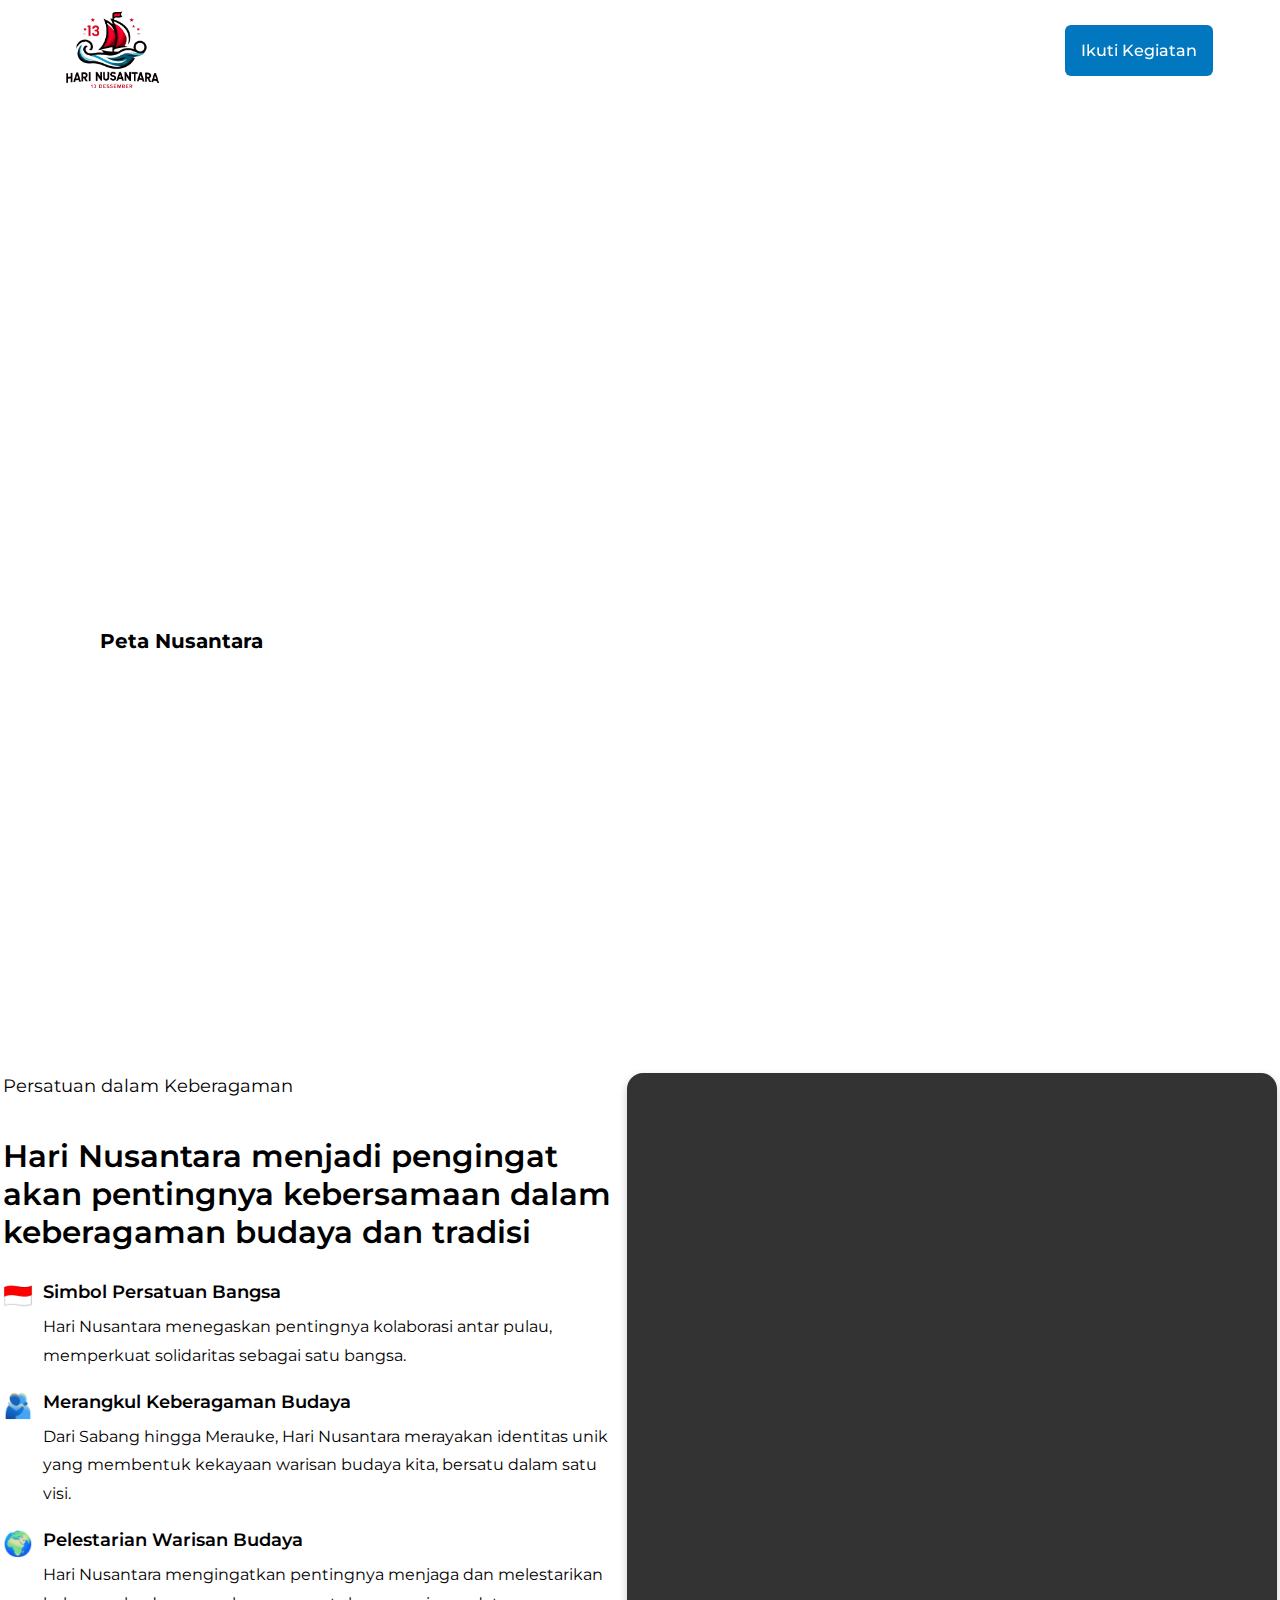
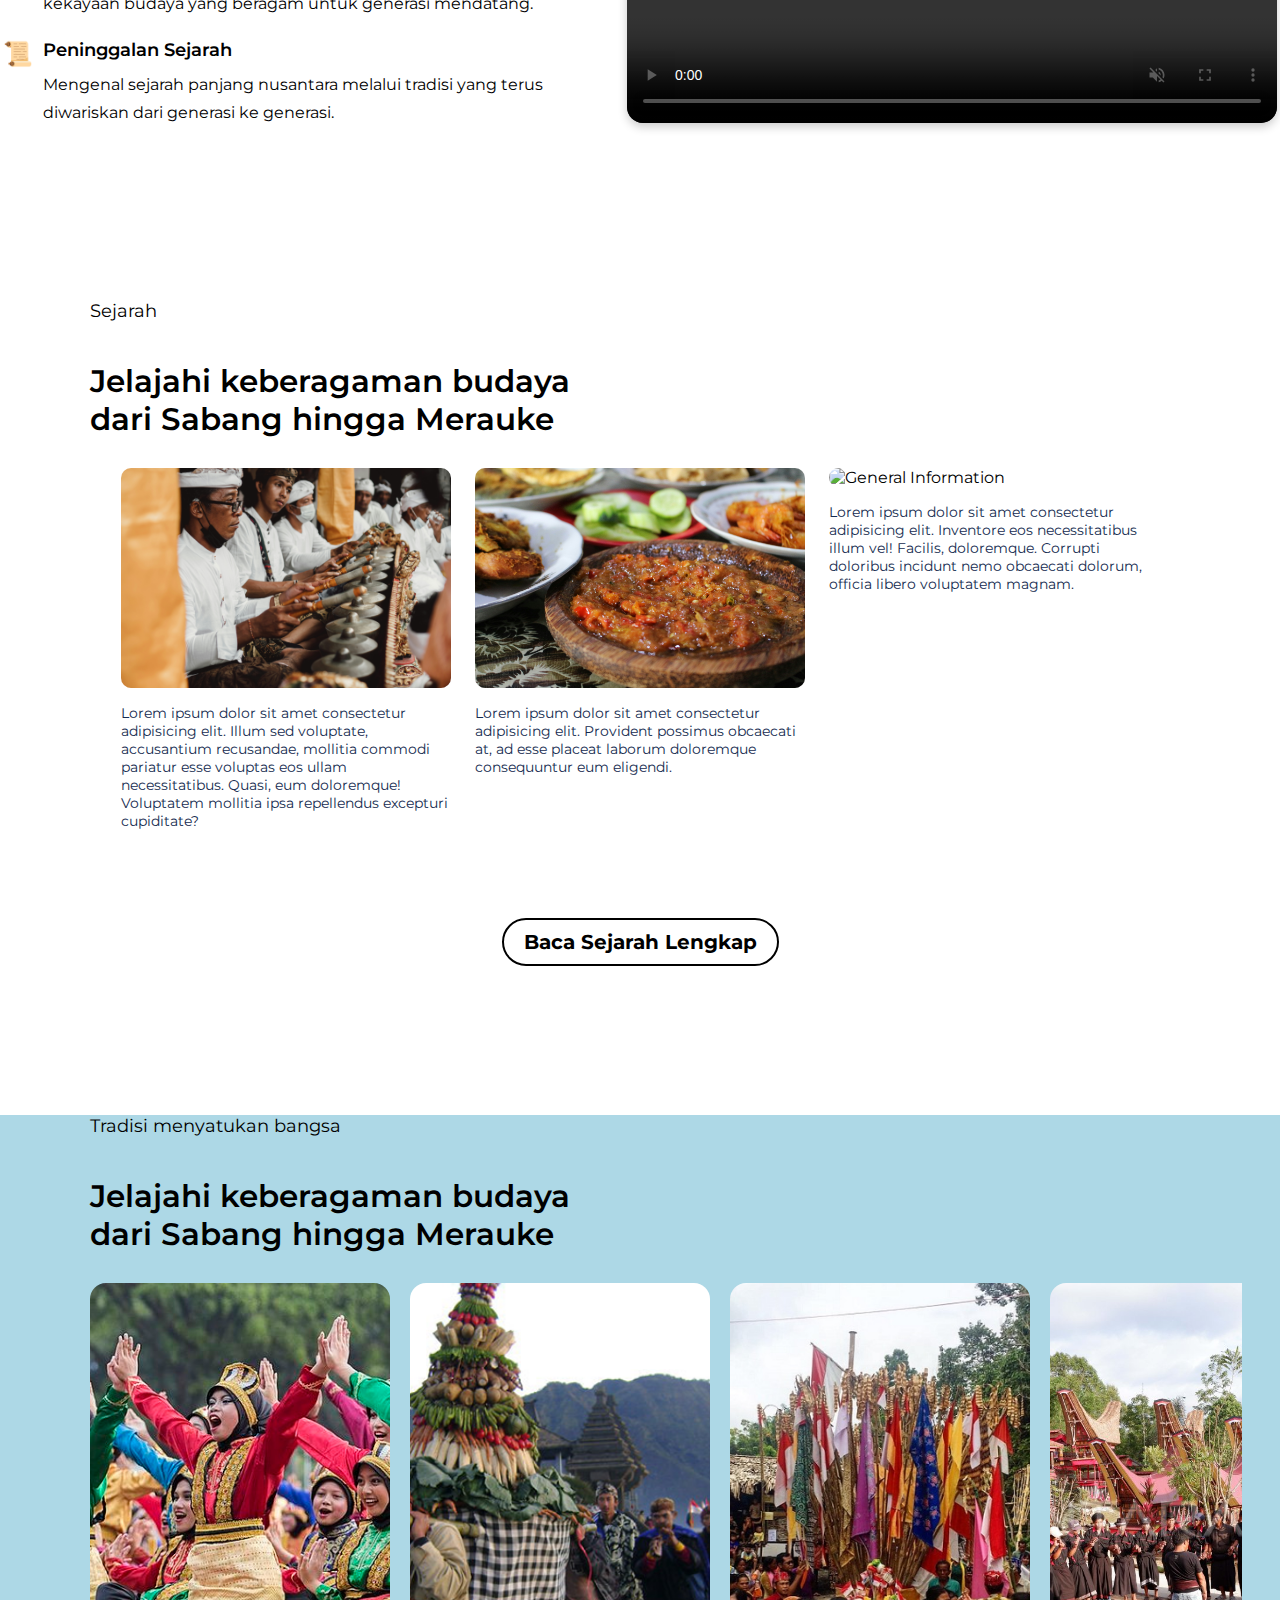
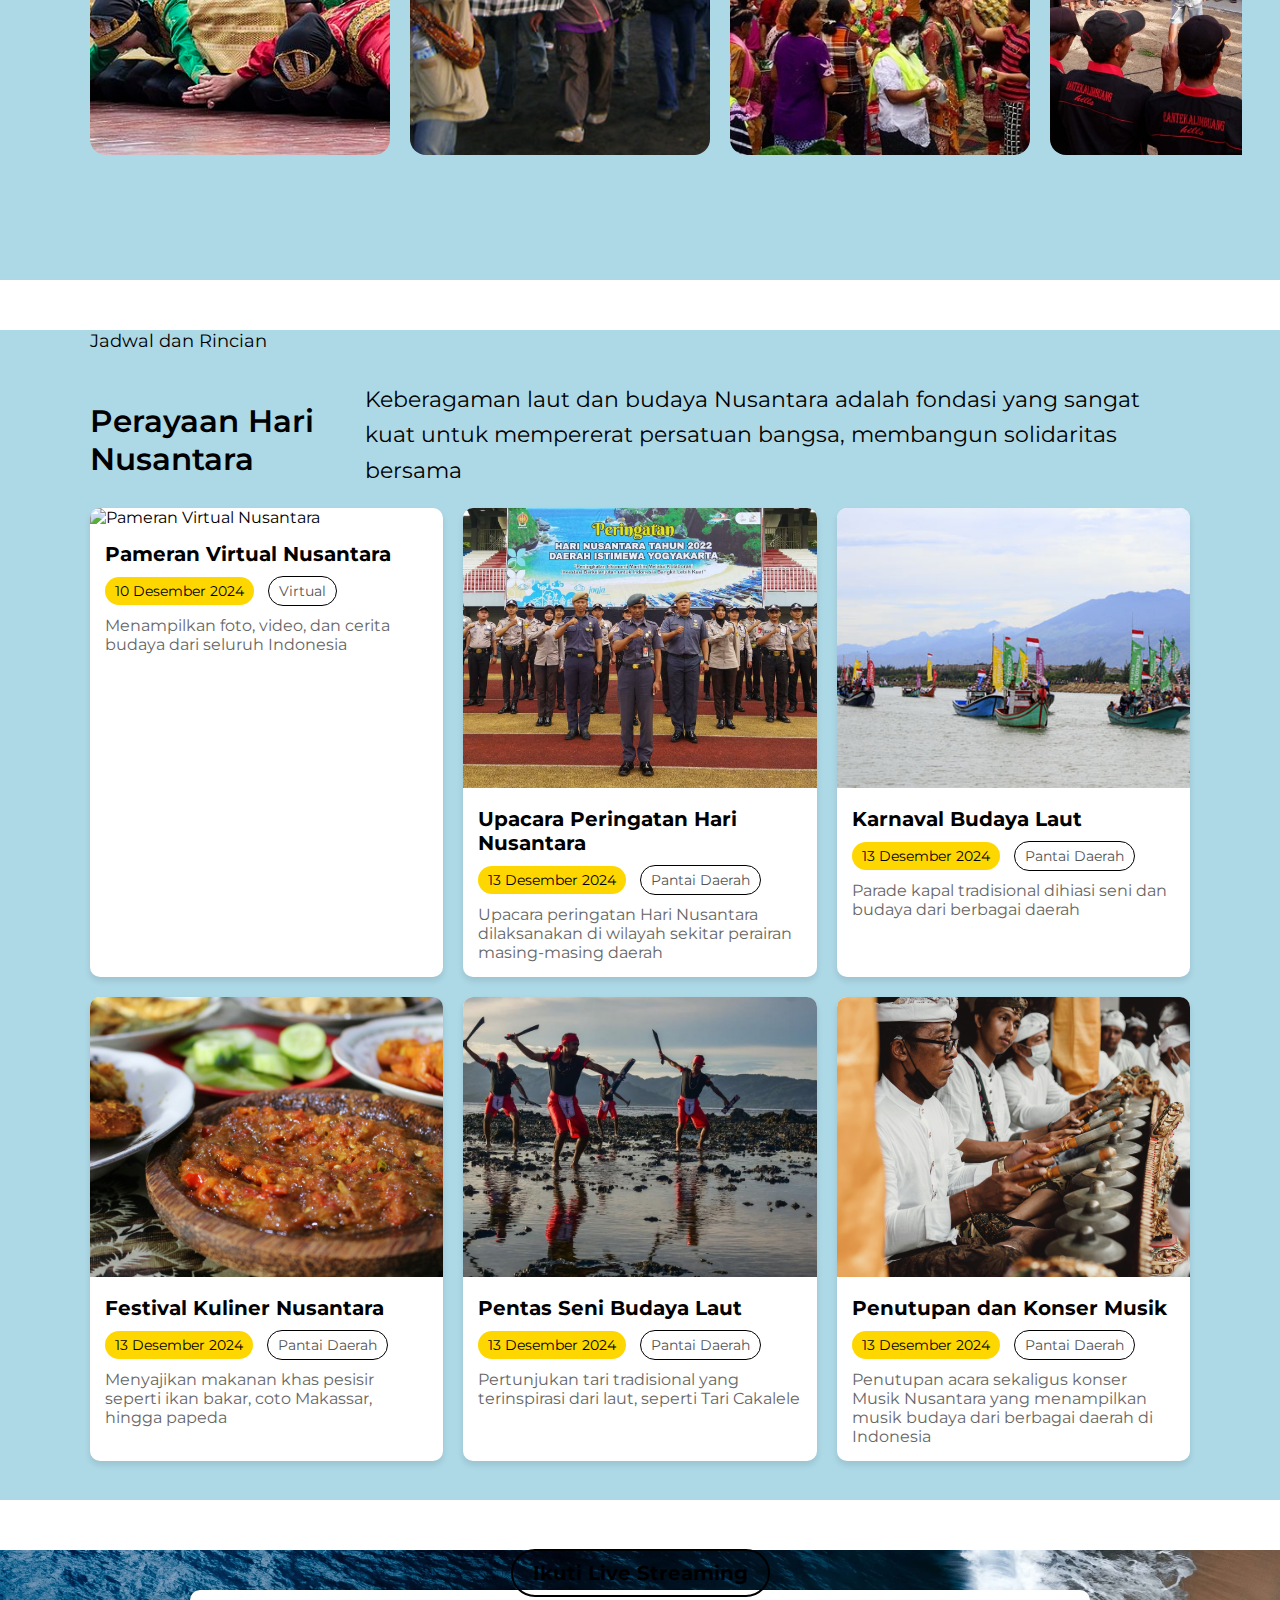
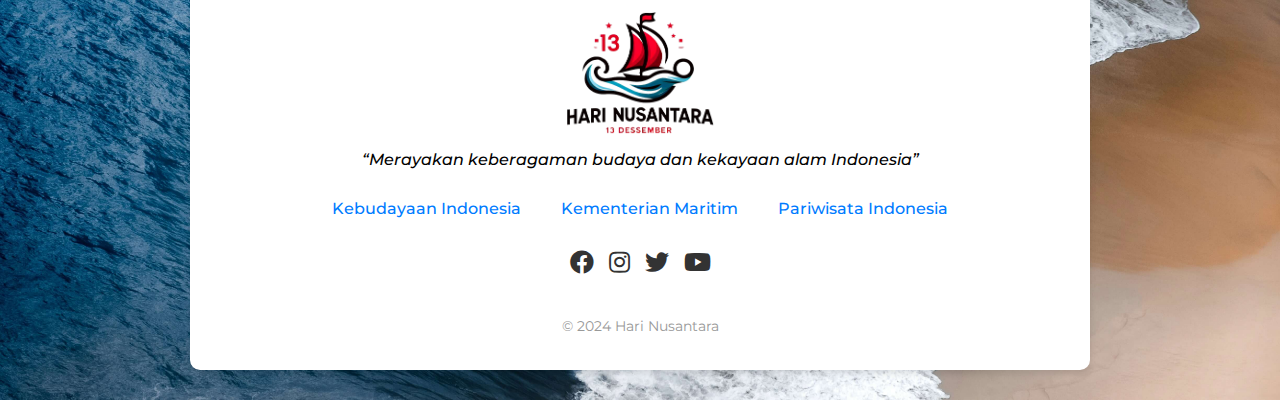
==== commit 515fd649: "third commits" ====
--- a/pages/index.html
+++ b/pages/index.html
@@ -3,8 +3,16 @@
   <head>
     <meta charset="UTF-8" />
     <meta name="viewport" content="width=device-width, initial-scale=1.0" />
-    <meta name="description" content="Hari Nusantara 2024 - Merayakan keberagaman budaya dan kekayaan alam Indonesia." />
-    <link rel="icon" type="image/png" sizes="32x32" href="/assets/logo-hari-nusantara.png" />
+    <meta
+      name="description"
+      content="Hari Nusantara 2024 - Merayakan keberagaman budaya dan kekayaan alam Indonesia."
+    />
+    <link
+      rel="icon"
+      type="image/png"
+      sizes="32x32"
+      href="/assets/logo-hari-nusantara.png"
+    />
 
     <!-- Google Fonts -->
     <link
@@ -20,8 +28,10 @@
 
     <!-- Stylesheets -->
     <link rel="stylesheet" href="/css/general.css" />
-    <link rel="stylesheet" href="/css/landing-page.css" />
+    <link rel="stylesheet" href="/css/header.css">
+    <link rel="stylesheet" href="/css/hero-section.css" />
     <link rel="stylesheet" href="/css/beranda.css" />
+    <link rel="stylesheet" href="/css/sejarah-hero.css">
     <link rel="stylesheet" href="/css/tradisi-budaya.css" />
     <link rel="stylesheet" href="/css/jadwal-acara.css" />
     <link rel="stylesheet" href="/css/footer.css" />
@@ -29,33 +39,47 @@
     <title>Hari Nusantara 2024</title>
   </head>
   <body>
+    <header>
+      <div class="left-section">
+        <img class="logo-nusantara" src="/assets/logo-hari-nusantara.png" alt="logo-hari-nusantara">
+      </div>
+      
+      <div class="middle-section">
+        <a href="#beranda">Beranda</a>
+        <a href="#sejarah">Sejarah</a>
+        <a href="#budaya-tradisi">Budaya & Tradisi</a>
+        <a href="#jadwal-hari-nusantara">Kegiatan</a>
+      </div>
+
+      <div class="right-section">
+        <a href="#jadwal-hari-nusantara">Ikuti Kegiatan</a>
+      </div>
+    </header>
+
     <!-- Hero Section -->
     <section class="hero">
       <div class="hero-content">
-        <img
-          src="/assets/logo-hari-nusantara.png"
-          alt="Logo Hari Nusantara"
-          class="hero-logo"
-        />
         <h1>Menjelajahi Kekayaan Samudera dan Budaya Nusantara</h1>
         <p>
           Samudera menyimpan sejuta kekayaan alam, sejarah, dan budaya yang
           menyatukan seluruh Nusantara.
         </p>
         <div class="buttons">
-          <a href="/pages/peta-nusantara.html" class="btn primary">Peta Nusantara</a>
-          <a href="#" class="btn secondary">Lihat Lebih Banyak</a>
+          <a href="/pages/peta-nusantara.html" class="btn primary"
+            >Peta Nusantara</a
+          >
+          <a href="#beranda" class="btn secondary">Lihat Lebih Banyak</a>
         </div>
       </div>
     </section>
 
     <!-- Beranda Section -->
-    <section class="beranda">
+    <section class="beranda" id="beranda">
       <div class="text-section">
         <h4 class="tag">Persatuan dalam Keberagaman</h4>
         <h2 class="headline">
           Hari Nusantara menjadi pengingat akan pentingnya kebersamaan dalam
-          keberagaman budaya dan tradisi.
+          keberagaman budaya dan tradisi
         </h2>
         <div class="point">
           <span class="icon">🇮🇩</span>
@@ -99,41 +123,203 @@
           </div>
         </div>
       </div>
-      <div class="image-section">
-        <img
-          src="/assets/phinisi.jpg"
-          alt="Perahu di Laut Nusantara"
-          class="beranda-image"
-        />
+
+      <div class="video-section">
+        <video width="650" height="650" controls autoplay muted loop>
+          <source src="/assets/beranda-vid.mp4" type="video/mp4" />
+          Browser Anda tidak mendukung tag video.
+        </video>
       </div>
     </section>
 
+    <!-- Sejarah Section -->
+    <section class="sejarah" id="sejarah">
+      <div class="container-sejarah">
+        <div class="text">
+          <h4>Sejarah</h4>
+          <h2>Jelajahi keberagaman budaya dari Sabang hingga Merauke</h2>
+        </div>
+        <div class="cards">
+          <div class="card">
+            <img src="/assets/img-konser.jpg" alt="InDOnesia CARE">
+            <p>
+              Lorem ipsum dolor sit amet consectetur adipisicing elit. Illum sed voluptate, accusantium recusandae, mollitia commodi pariatur esse voluptas eos ullam necessitatibus. Quasi, eum doloremque! Voluptatem mollitia ipsa repellendus excepturi cupiditate?
+            </p>
+          </div>
+          <div class="card">
+            <img src="/assets/img-kuliner.jpg" alt="E-Visa">
+            <p>
+              Lorem ipsum dolor sit amet consectetur adipisicing elit. Provident possimus obcaecati at, ad esse placeat laborum doloremque consequuntur eum eligendi.
+            </p>
+          </div>
+          <div class="card">
+            <img src="/assets/img-pameran.jpg" alt="General Information">
+            <p>
+              Lorem ipsum dolor sit amet consectetur adipisicing elit. Inventore eos necessitatibus illum vel! Facilis, doloremque. Corrupti doloribus incidunt nemo obcaecati dolorum, officia libero voluptatem magnam.
+            </p>
+          </div>
+        </div>
+        
+        <div class="sejarah-pages">
+          <a href="/pages/sejarah.html" class="btn">Baca Sejarah Lengkap</a>
+        </div>
+      </div>
+      
+    </section>
+
     <!-- Budaya dan Tradisi Section -->
-    <section class="budaya-tradisi">
+    <section class="budaya-tradisi" id="budaya-tradisi">
       <div class="text">
         <h4>Tradisi menyatukan bangsa</h4>
         <h2>Jelajahi keberagaman budaya dari Sabang hingga Merauke</h2>
       </div>
       <div class="horizontal-scroll">
         <div class="photos-item">
-          <img src="/assets/bg-landing-page.jpg" alt="Tradisi 1" />
-          <img src="/assets/bg-landing-page.jpg" alt="Tradisi 2" />
-          <img src="/assets/bg-landing-page.jpg" alt="Tradisi 3" />
-          <img src="/assets/bg-landing-page.jpg" alt="Tradisi 4" />
-          <img src="/assets/bg-landing-page.jpg" alt="Tradisi 5" />
-          <img src="/assets/bg-landing-page.jpg" alt="Tradisi 6" />
-          <img src="/assets/bg-landing-page.jpg" alt="Tradisi 7" />
+          <!-- budaya 1 -->
+          <div class="image-card">
+            <a href="/pages/gallery-nusantara.html">
+              <img
+                src="/assets/tari-saman.jpg"
+                alt="sumatra"
+                class="card-image"
+              />
+              <div class="card-info">
+                <h3>Pulau Sumatra</h3>
+                <p>
+                  Dari Sabang hingga Merauke, Hari Nusantara merayakan identitas
+                  unik yang membentuk kekayaan warisan budaya kita, bersatu
+                  dalam satu visi.
+                </p>
+              </div>
+            </a>
+          </div>
+
+          <!-- budaya 2 -->
+          <div class="image-card">
+            <a href="/pages/gallery-nusantara.html">
+              <img
+                src="/assets/tradisi-jawa.png"
+                alt="Jawa"
+                class="card-image"
+              />
+              <div class="card-info">
+                <h3>Pulau Jawa</h3>
+                <p>
+                  Dari Sabang hingga Merauke, Hari Nusantara merayakan identitas
+                  unik yang membentuk kekayaan warisan budaya kita, bersatu
+                  dalam satu visi.
+                </p>
+              </div>
+            </a>
+          </div>
+
+          <!-- budaya 3 -->
+          <div class="image-card">
+            <a href="/pages/gallery-nusantara.html">
+              <img
+                src="/assets/tradisi-kalimantan.jpeg"
+                alt="Kalimantan"
+                class="card-image"
+              />
+              <div class="card-info">
+                <h3>Pulau Kalimantan</h3>
+                <p>
+                  Dari Sabang hingga Merauke, Hari Nusantara merayakan identitas
+                  unik yang membentuk kekayaan warisan budaya kita, bersatu
+                  dalam satu visi.
+                </p>
+              </div>
+            </a>
+          </div>
+
+          <!-- budaya 4 -->
+          <div class="image-card">
+            <a href="/pages/gallery-nusantara.html">
+              <img
+                src="/assets/mabodong-toraja.jpg"
+                alt="Sulawesi"
+                class="card-image"
+              />
+              <div class="card-info">
+                <h3>Pulau Sulawesi</h3>
+                <p>
+                  Dari Sabang hingga Merauke, Hari Nusantara merayakan identitas
+                  unik yang membentuk kekayaan warisan budaya kita, bersatu
+                  dalam satu visi.
+                </p>
+              </div>
+            </a>
+          </div>
+
+          <!-- budaya 5 -->
+          <div class="image-card">
+            <a href="/pages/gallery-nusantara.html">
+              <img
+                src="/assets/tradisi-maluku.jpg"
+                alt="Kepulauan Maluku"
+                class="card-image"
+              />
+              <div class="card-info">
+                <h3>Kepulauan Maluku</h3>
+                <p>
+                  Dari Sabang hingga Merauke, Hari Nusantara merayakan identitas
+                  unik yang membentuk kekayaan warisan budaya kita, bersatu
+                  dalam satu visi.
+                </p>
+              </div>
+            </a>
+          </div>
+
+          <!-- budaya 6 -->
+          <div class="image-card">
+            <a href="/pages/gallery-nusantara.html">
+              <img
+                src="/assets/tradisi-nt.jpg"
+                alt="Jawa"
+                class="card-image"
+              />
+              <div class="card-info">
+                <h3>Nusa Tenggara</h3>
+                <p>
+                  Dari Sabang hingga Merauke, Hari Nusantara merayakan identitas
+                  unik yang membentuk kekayaan warisan budaya kita, bersatu
+                  dalam satu visi.
+                </p>
+              </div>
+            </a>
+          </div>
+
+          <!-- budaya 7-->
+          <div class="image-card">
+            <a href="/pages/gallery-nusantara.html">
+              <img
+                src="/assets/tradisi-papua.png"
+                alt="Pulau Papua"
+                class="card-image"
+              />
+              <div class="card-info">
+                <h3>Pulau Papua</h3>
+                <p>
+                  Dari Sabang hingga Merauke, Hari Nusantara merayakan identitas
+                  unik yang membentuk kekayaan warisan budaya kita, bersatu
+                  dalam satu visi.
+                </p>
+              </div>
+            </a>
+          </div>
         </div>
       </div>
     </section>
+    
 
     <!-- Jadwal Acara Section -->
-    <section class="jadwal-hari-nusantara">
+    <section class="jadwal-hari-nusantara" id="jadwal-hari-nusantara">
       <h4>Jadwal dan Rincian</h4>
       <div class="text1">
         <h2>Perayaan Hari Nusantara</h2>
         <p>
-          Keberagaman laut dan budaya Nusantara adalah fondasi yang sangat kuat untuk mempererat persatuan bangsa, membangun solidaritas bersama
+          Keberagaman laut dan budaya Nusantara adalah fondasi yang sangat kuat
+          untuk mempererat persatuan bangsa, membangun solidaritas bersama
         </p>
       </div>
       <div class="event-grid">
@@ -149,7 +335,7 @@
             <span class="event-date">10 Desember 2024</span>
             <span class="event-location">Virtual</span>
             <p>
-              Menampilkan foto, video, dan cerita budaya dari seluruh Indonesia.
+              Menampilkan foto, video, dan cerita budaya dari seluruh Indonesia
             </p>
           </div>
         </div>
@@ -166,7 +352,8 @@
             <span class="event-date">13 Desember 2024</span>
             <span class="event-location">Pantai Daerah</span>
             <p>
-              Menampilkan foto, video, dan cerita budaya dari seluruh Indonesia.
+              Upacara peringatan Hari Nusantara dilaksanakan di wilayah sekitar
+              perairan masing-masing daerah
             </p>
           </div>
         </div>
@@ -183,7 +370,8 @@
             <span class="event-date">13 Desember 2024</span>
             <span class="event-location">Pantai Daerah</span>
             <p>
-              Parade kapal tradisional dihiasi seni dan budaya dari berbagai daerah
+              Parade kapal tradisional dihiasi seni dan budaya dari berbagai
+              daerah
             </p>
           </div>
         </div>
@@ -200,7 +388,8 @@
             <span class="event-date">13 Desember 2024</span>
             <span class="event-location">Pantai Daerah</span>
             <p>
-              Menyajikan makanan khas pesisir seperti ikan bakar, coto Makassar, hingga papeda
+              Menyajikan makanan khas pesisir seperti ikan bakar, coto Makassar,
+              hingga papeda
             </p>
           </div>
         </div>
@@ -217,7 +406,8 @@
             <span class="event-date">13 Desember 2024</span>
             <span class="event-location">Pantai Daerah</span>
             <p>
-              Pertunjukan tari tradisional yang terinspirasi dari laut, seperti Tari Cakalele
+              Pertunjukan tari tradisional yang terinspirasi dari laut, seperti
+              Tari Cakalele
             </p>
           </div>
         </div>
@@ -234,14 +424,16 @@
             <span class="event-date">13 Desember 2024</span>
             <span class="event-location">Pantai Daerah</span>
             <p>
-              Menampilkan foto, video, dan cerita budaya dari seluruh Indonesia.
-            </p>
-          </div>
-        </div>
-
-      </div>
+              Penutupan acara sekaligus konser Musik Nusantara yang menampilkan
+              musik budaya dari berbagai daerah di Indonesia
+            </p>
+          </div>
+        </div>
+      </div>
+
       <div class="live-streaming">
-        <button class="btn">Ikuti Live Streaming</button>
+        <a href="https://www.youtube.com/" class="btn" target="_blank"
+          >Ikuti Live Streaming</a>
       </div>
     </section>
 
@@ -262,13 +454,24 @@
           <a href="#">Pariwisata Indonesia</a>
         </div>
         <div class="footer-socials">
-          <a href="#"><i class="fab fa-facebook"></i></a>
-          <a href="#"><i class="fab fa-instagram"></i></a>
-          <a href="#"><i class="fab fa-twitter"></i></a>
-          <a href="#"><i class="fab fa-youtube"></i></a>
+          <a href="https://www.facebook.com/" target="_blank"
+            ><i class="fab fa-facebook"></i
+          ></a>
+          <a href="https://www.instagram.com/" target="_blank"
+            ><i class="fab fa-instagram"></i
+          ></a>
+          <a href="https://www.twitter.com/" target="_blank"
+            ><i class="fab fa-twitter"></i
+          ></a>
+          <a href="https://www.youtube.com/" target="_blank"
+            ><i class="fab fa-youtube"></i
+          ></a>
         </div>
         <p class="footer-copyright">© 2024 Hari Nusantara</p>
       </div>
     </footer>
+
+    <script src="/js/background.js"></script>
+    <script src="/js/header.js"></script>
   </body>
-</html>+</html>
--- a/css/header.css
+++ b/css/header.css
@@ -0,0 +1,83 @@
+header {
+  height: 100px;
+  display: flex;
+  flex-direction: row;
+  justify-content: space-around;
+  color: #fff;
+  font-weight: 500;
+  position: fixed;
+  top: 0;
+  left: 0;
+  right: 0;
+  z-index: 100;
+  background-color: transparent;
+  transition: background-color 0.3s ease, box-shadow 0.3s ease;
+}
+
+/* Saat Scroll */
+header.scrolled {
+  background-color: rgba(0 0 0 / 50%);
+}
+
+.right-section button {
+  background-color: #0077BE;
+  color: #fff;
+  border: none;
+  padding: 16px;
+  font-size: 16px;
+}
+
+.left-section {
+  width: 150px;
+  display: flex;
+  align-items: center;
+}
+
+.middle-section {
+  display: flex;
+  flex-direction: row;
+  align-items: center;
+  padding: 0;
+  /* background-color: lightblue; */
+}
+
+.middle-section a {
+  padding: 10px;
+  font-size: 16px;
+  margin: 20px;
+  color: inherit;
+  cursor: pointer;
+  border: 1px solid transparent;
+  text-decoration: none;
+}
+
+.middle-section a:hover {
+  border: 1px solid #fff;
+}
+
+
+.right-section {
+  width: 150px;
+  display: flex;
+  align-items: center;
+}
+
+.right-section a {
+  background-color: #0077BE;
+  color: #fff;
+  border: none;
+  border-radius: 6px;
+  padding: 16px;
+  font-size: 16px;
+  cursor: pointer;
+  text-decoration: none;
+}
+
+.right-section a:hover {
+  opacity: 0.9;
+}
+
+.logo-nusantara {
+  height: 80px;
+  cursor: pointer;
+}--- a/css/hero-section.css
+++ b/css/hero-section.css
@@ -0,0 +1,76 @@
+@font-face {
+  font-family: 'JavaFont';
+  src: url('/fonts/qidung-swara-demo.regular.otf') format('opentype');
+  font-weight: normal;
+  font-style: normal;
+}
+
+.hero {
+  position: relative;
+  height: 100vh;
+  background: url(/assets/bg-heor1.jpg) center/cover no-repeat;
+  display: flex;
+  align-items: center;
+  padding: 80px;
+  color: #fff;
+  transition: background-image 1s ease-in-out;
+}
+
+.hero-content {
+  max-width: 800px;
+}
+
+.hero img {
+  width: 150px;
+  position: absolute;
+  top: 50px;
+}
+
+.hero h1 {
+  font-family: 'JavaFont', sans-serif;
+  font-weight: 500;
+  font-size: 80px;
+  line-height: 1.2;
+  margin-bottom: 20px;
+  max-width: 890px;
+}
+
+.hero p {
+  font-size: 20px;
+  font-weight: 500;
+  margin-bottom: 30px;
+  max-width: 650px;
+}
+
+.buttons {
+  display: flex;
+  gap: 15px;
+}
+
+.btn {
+  padding: 10px 20px;
+  font-size: 1rem;
+  font-family: 'Montserrat', sans-serif;
+  border-radius: 30px;
+  border: none;
+  cursor: pointer;
+  transition: opacity 0.1s ease;
+  text-decoration: none;
+}
+
+.btn.primary {
+  background-color: #fff;
+  color: #000;
+  font-weight: 700;
+  border: none;
+}
+
+.btn.secondary {
+  background-color: transparent;
+  color: #fff;
+  border: 2px solid #fff;
+}
+
+.btn:hover {
+  opacity: 0.7;
+}--- a/css/beranda.css
+++ b/css/beranda.css
@@ -1,9 +1,3 @@
-* {
-  margin: 0;
-  padding: 0;
-  box-sizing: border-box;
-}
-
 .beranda {
   display: flex;
   align-items: center;
@@ -12,7 +6,6 @@
   max-width: 1800px;
   margin: 50px auto;
   font-family: "Montserrat", sans-serif;
-  /* background-color: lightblue; */
 }
 
 .text-section {
@@ -57,7 +50,7 @@
   line-height: 1.8;
 }
 
-.image-section img {
+.video-section video {
   width: 650px;
   height: 650px;
   object-fit: cover;
--- a/css/sejarah-hero.css
+++ b/css/sejarah-hero.css
@@ -0,0 +1,67 @@
+.sejarah {
+  display: flex;
+  justify-content: center;
+  height: 85vh;
+  max-width: 1800px;
+  margin: 50px auto;
+  padding-left: 90px;
+  padding-right: 90px;
+  font-family: "Montserrat", sans-serif;
+}
+
+.text h4 {
+  font-size: 18px;
+  font-weight: 400;
+  margin-bottom: 10px;
+}
+
+.text h2 {
+  width: 500px;
+  font-size: 31px;
+  margin: 40px 0 30px 0;
+  font-weight: 600;
+  color: #000;
+}
+
+.cards {
+  display: flex;
+  justify-content: center;
+  gap: 24px;
+  flex-wrap: wrap;
+}
+
+.card {
+  width: 30%;
+}
+
+.card img {
+  width: 100%;
+  height: auto;
+  display: block;
+  border-radius: 10px;
+}
+
+.card p {
+  font-size: 14px;
+  font-weight: 400;
+  color: #142b4f;
+  margin-top: 16px;
+}
+
+/* Tombol Live Streaming */
+.sejarah-pages {
+  text-align: center;
+  margin-top: 100px;
+}
+
+.btn {
+  padding: 10px 20px;
+  font-size: 20px;
+  font-weight: 700;
+  background-color: transparent;
+  color: #000;
+  border: 2px solid #000;
+  border-radius: 30px;
+  cursor: pointer;
+  transition: background 0.3s ease;
+}
--- a/css/tradisi-budaya.css
+++ b/css/tradisi-budaya.css
@@ -6,7 +6,7 @@
   margin: 50px auto;
   padding-left: 90px;
   font-family: "Montserrat", sans-serif;
-  /* background-color: lightblue; */
+  background-color: lightblue;
 }
 
 .budaya-tradisi h4 {
@@ -51,4 +51,55 @@
 
 .photos-item img:hover {
   opacity: 0.7;
-}+}
+
+/* update */
+/* Container untuk gambar dan overlay */
+.image-card {
+  position: relative;
+  border-radius: 10px;
+}
+
+/* Gambar utama */
+.card-image {
+  width: 100%;
+  display: block;
+  transition: transform 0.3s ease;
+}
+
+/* Kontainer informasi overlay */
+.card-info {
+  position: absolute;
+  top: 0;
+  left: 0;
+  width: 300px;
+  height: 100%;
+  color: white;
+  display: flex;
+  flex-direction: column;
+  justify-content: center;
+  align-items: center;
+  text-align: center;
+  opacity: 0; 
+  transition: all 0.3s ease; 
+  padding: 20px;
+  background: rgba(0, 0, 0, 0.5);
+  border-radius: 16px;
+
+}
+
+.image-card:hover .card-info {
+  opacity: 1; 
+  transform: translateY(0); 
+}
+
+/* Styling teks di overlay */
+.card-info h3 {
+  font-size: 1.5em;
+  margin-bottom: 10px;
+}
+
+.card-info p {
+  font-size: 1em;
+  line-height: 1.5;
+}
--- a/css/jadwal-acara.css
+++ b/css/jadwal-acara.css
@@ -5,7 +5,7 @@
   margin: 50px auto;
   padding-left: 90px;
   padding-right: 90px;
-  /* background-color: lightblue; */
+  background-color: lightblue;
 }
 
 .jadwal-hari-nusantara h4 {
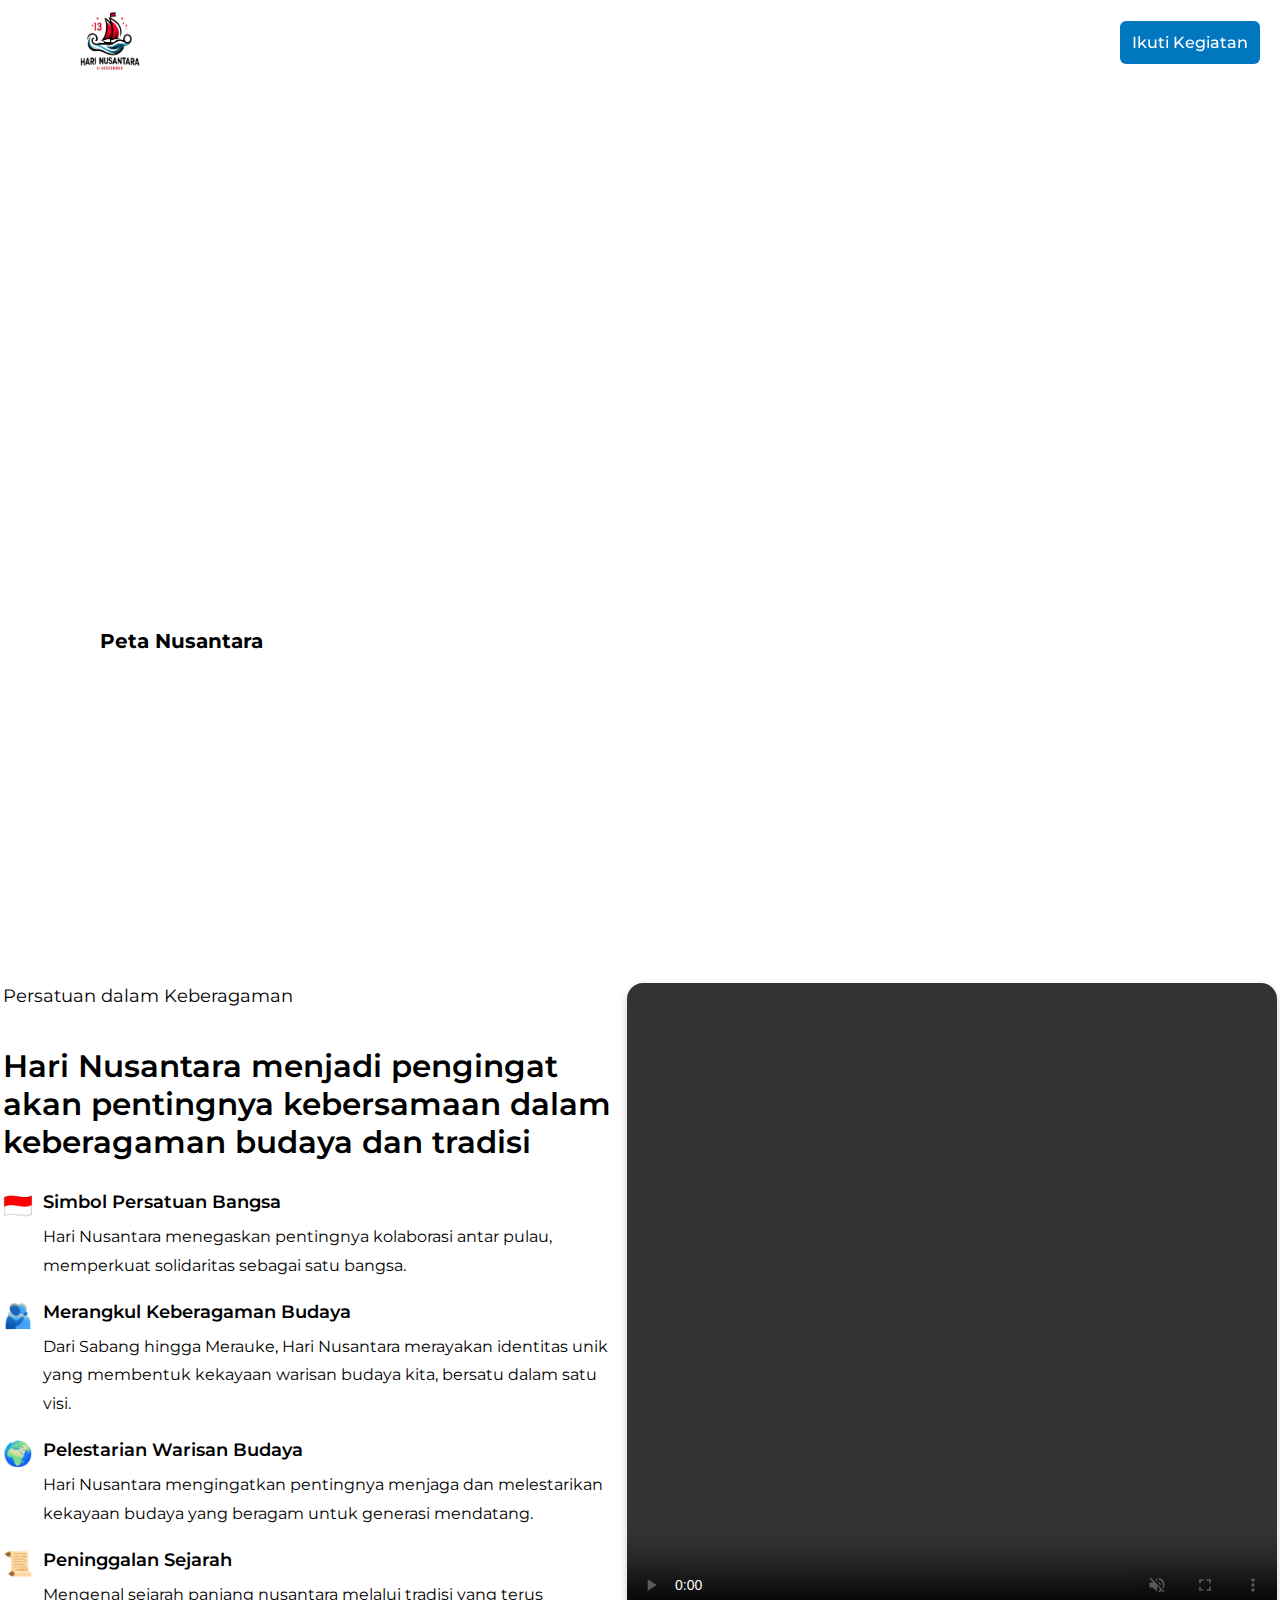
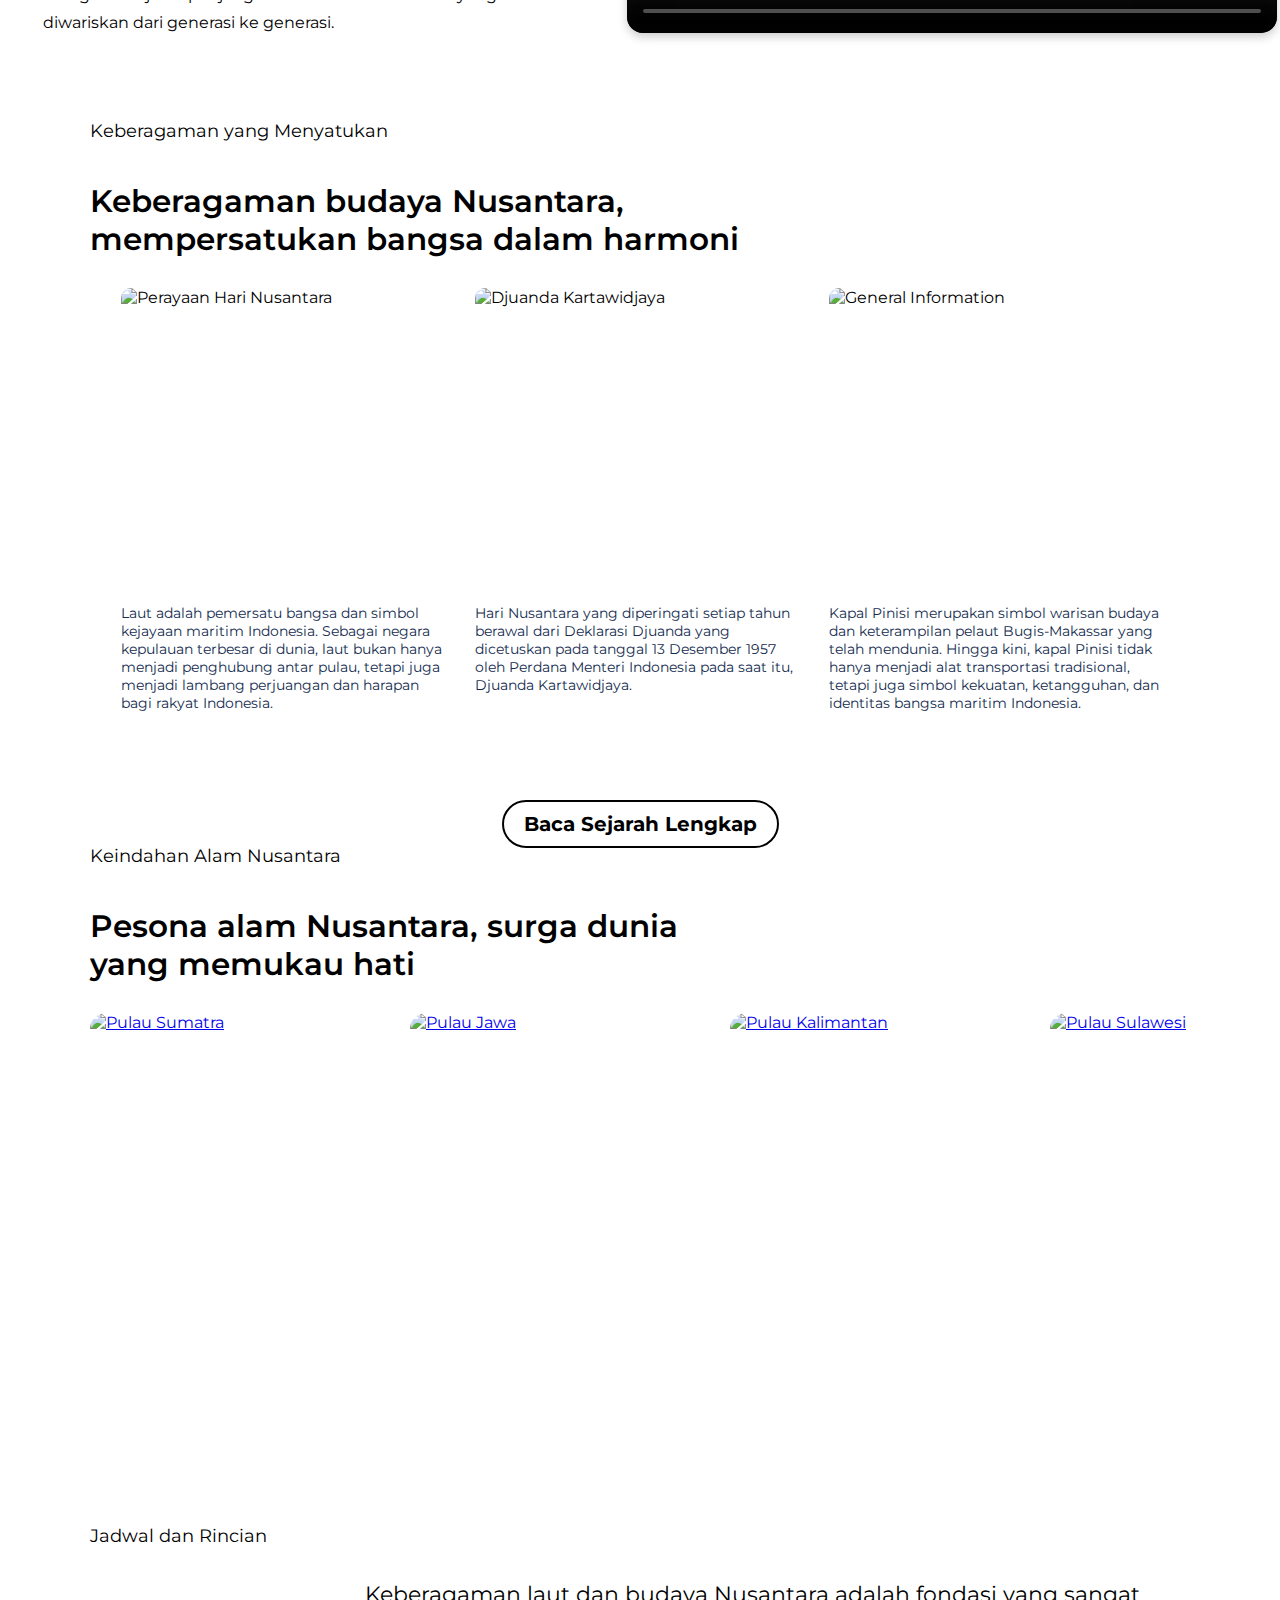
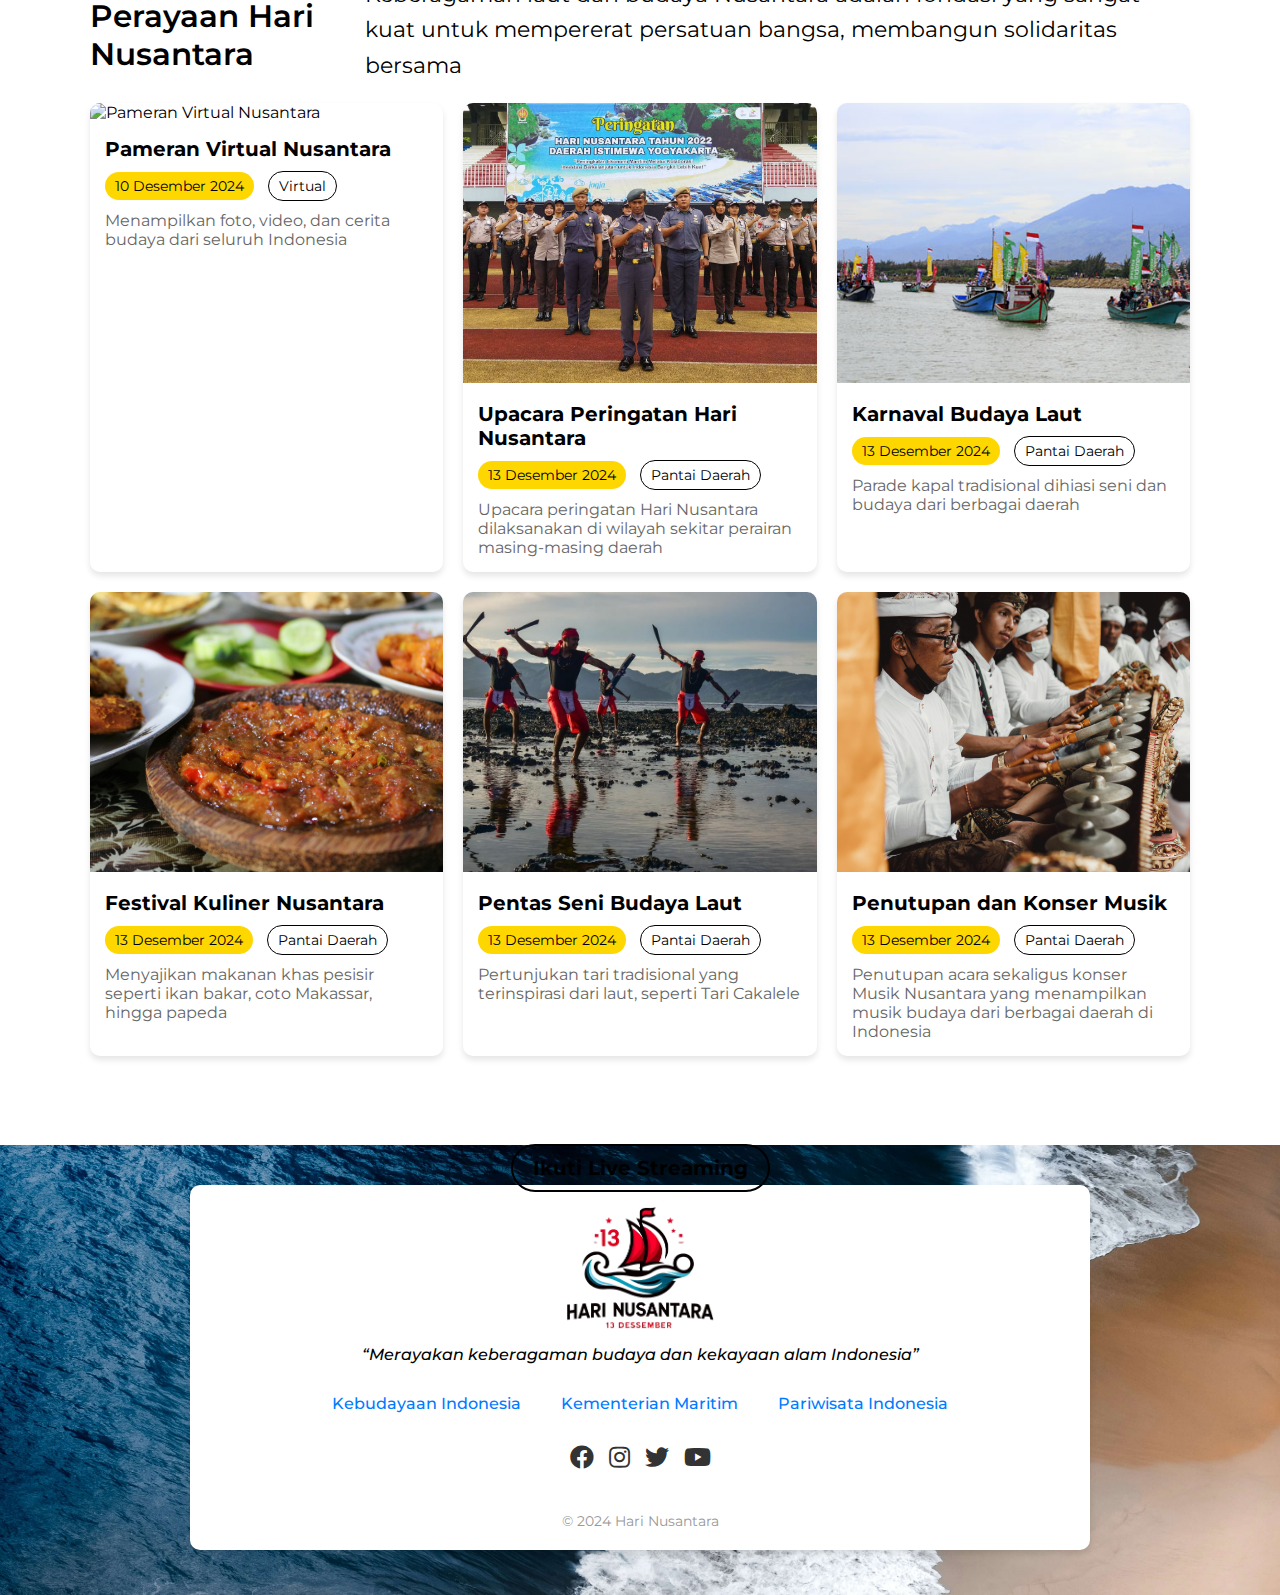
==== commit d828ccc6: "fourth commits" ====
--- a/pages/index.html
+++ b/pages/index.html
@@ -32,7 +32,7 @@
     <link rel="stylesheet" href="/css/hero-section.css" />
     <link rel="stylesheet" href="/css/beranda.css" />
     <link rel="stylesheet" href="/css/sejarah-hero.css">
-    <link rel="stylesheet" href="/css/tradisi-budaya.css" />
+    <link rel="stylesheet" href="/css/galeri-alam.css" />
     <link rel="stylesheet" href="/css/jadwal-acara.css" />
     <link rel="stylesheet" href="/css/footer.css" />
 
@@ -41,24 +41,35 @@
   <body>
     <header>
       <div class="left-section">
-        <img class="logo-nusantara" src="/assets/logo-hari-nusantara.png" alt="logo-hari-nusantara">
-      </div>
-      
-      <div class="middle-section">
+        <a href="#hero-content">
+          <img class="logo-nusantara" src="/assets/logo-hari-nusantara.png" alt="logo-hari-nusantara">
+        </a>
+      </div>
+    
+      <!-- Tambahkan ikon hamburger -->
+      <div class="hamburger-menu" id="hamburger-menu">
+        <span></span>
+        <span></span>
+        <span></span>
+      </div>
+    
+      <!-- Navigasi utama -->
+      <nav class="middle-section" id="nav-menu">
         <a href="#beranda">Beranda</a>
         <a href="#sejarah">Sejarah</a>
-        <a href="#budaya-tradisi">Budaya & Tradisi</a>
-        <a href="#jadwal-hari-nusantara">Kegiatan</a>
-      </div>
-
+        <a href="#galeri-alam">Galeri</a>
+        <a href="#jadwal-hari-nusantara">Kegiatan Hari Nusantara</a>
+      </nav>
+    
       <div class="right-section">
         <a href="#jadwal-hari-nusantara">Ikuti Kegiatan</a>
       </div>
     </header>
+    
 
     <!-- Hero Section -->
     <section class="hero">
-      <div class="hero-content">
+      <div class="hero-content" id="hero-content">
         <h1>Menjelajahi Kekayaan Samudera dan Budaya Nusantara</h1>
         <p>
           Samudera menyimpan sejuta kekayaan alam, sejarah, dan budaya yang
@@ -136,26 +147,26 @@
     <section class="sejarah" id="sejarah">
       <div class="container-sejarah">
         <div class="text">
-          <h4>Sejarah</h4>
-          <h2>Jelajahi keberagaman budaya dari Sabang hingga Merauke</h2>
+          <h4>Keberagaman yang Menyatukan</h4>
+          <h2>Keberagaman budaya Nusantara, mempersatukan bangsa dalam harmoni</h2>
         </div>
         <div class="cards">
           <div class="card">
-            <img src="/assets/img-konser.jpg" alt="InDOnesia CARE">
-            <p>
-              Lorem ipsum dolor sit amet consectetur adipisicing elit. Illum sed voluptate, accusantium recusandae, mollitia commodi pariatur esse voluptas eos ullam necessitatibus. Quasi, eum doloremque! Voluptatem mollitia ipsa repellendus excepturi cupiditate?
+            <img src="https://imgx.parapuan.co/crop/0x0:0x0/x/photo/2022/08/17/whatsapp-image-2022-08-17-at-44-20220817094337.jpeg" alt="Perayaan Hari Nusantara">
+            <p>
+              Laut adalah pemersatu bangsa dan simbol kejayaan maritim Indonesia. Sebagai negara kepulauan terbesar di dunia, laut bukan hanya menjadi penghubung antar pulau, tetapi juga menjadi lambang perjuangan dan harapan bagi rakyat Indonesia.
             </p>
           </div>
           <div class="card">
-            <img src="/assets/img-kuliner.jpg" alt="E-Visa">
-            <p>
-              Lorem ipsum dolor sit amet consectetur adipisicing elit. Provident possimus obcaecati at, ad esse placeat laborum doloremque consequuntur eum eligendi.
+            <img src="https://ft.umj.ac.id/ftumj/gambar/ir-djuanda_1_22-05-22.jpg" alt="Djuanda Kartawidjaya">
+            <p>
+              Hari Nusantara yang diperingati setiap tahun berawal dari Deklarasi Djuanda yang dicetuskan pada tanggal 13 Desember 1957 oleh Perdana Menteri Indonesia pada saat itu, Djuanda Kartawidjaya.
             </p>
           </div>
           <div class="card">
-            <img src="/assets/img-pameran.jpg" alt="General Information">
-            <p>
-              Lorem ipsum dolor sit amet consectetur adipisicing elit. Inventore eos necessitatibus illum vel! Facilis, doloremque. Corrupti doloribus incidunt nemo obcaecati dolorum, officia libero voluptatem magnam.
+            <img src="https://pariwisataindonesia.id/wp-content/uploads/2020/11/Kapal-Pinisi-foto-by-isamas54.blogspot.com_.jpg" alt="General Information">
+            <p>
+              Kapal Pinisi merupakan simbol warisan budaya dan keterampilan pelaut Bugis-Makassar yang telah mendunia. Hingga kini, kapal Pinisi tidak hanya menjadi alat transportasi tradisional, tetapi juga simbol kekuatan, ketangguhan, dan identitas bangsa maritim Indonesia.
             </p>
           </div>
         </div>
@@ -164,155 +175,20 @@
           <a href="/pages/sejarah.html" class="btn">Baca Sejarah Lengkap</a>
         </div>
       </div>
-      
     </section>
 
-    <!-- Budaya dan Tradisi Section -->
-    <section class="budaya-tradisi" id="budaya-tradisi">
+    <!-- Galeri Alam Nusantara -->
+    <section class="galeri-alam" id="galeri-alam">
       <div class="text">
-        <h4>Tradisi menyatukan bangsa</h4>
-        <h2>Jelajahi keberagaman budaya dari Sabang hingga Merauke</h2>
+        <h4>Keindahan Alam Nusantara</h4>
+        <h2>Pesona alam Nusantara, surga dunia yang memukau hati</h2>
       </div>
       <div class="horizontal-scroll">
-        <div class="photos-item">
-          <!-- budaya 1 -->
-          <div class="image-card">
-            <a href="/pages/gallery-nusantara.html">
-              <img
-                src="/assets/tari-saman.jpg"
-                alt="sumatra"
-                class="card-image"
-              />
-              <div class="card-info">
-                <h3>Pulau Sumatra</h3>
-                <p>
-                  Dari Sabang hingga Merauke, Hari Nusantara merayakan identitas
-                  unik yang membentuk kekayaan warisan budaya kita, bersatu
-                  dalam satu visi.
-                </p>
-              </div>
-            </a>
-          </div>
-
-          <!-- budaya 2 -->
-          <div class="image-card">
-            <a href="/pages/gallery-nusantara.html">
-              <img
-                src="/assets/tradisi-jawa.png"
-                alt="Jawa"
-                class="card-image"
-              />
-              <div class="card-info">
-                <h3>Pulau Jawa</h3>
-                <p>
-                  Dari Sabang hingga Merauke, Hari Nusantara merayakan identitas
-                  unik yang membentuk kekayaan warisan budaya kita, bersatu
-                  dalam satu visi.
-                </p>
-              </div>
-            </a>
-          </div>
-
-          <!-- budaya 3 -->
-          <div class="image-card">
-            <a href="/pages/gallery-nusantara.html">
-              <img
-                src="/assets/tradisi-kalimantan.jpeg"
-                alt="Kalimantan"
-                class="card-image"
-              />
-              <div class="card-info">
-                <h3>Pulau Kalimantan</h3>
-                <p>
-                  Dari Sabang hingga Merauke, Hari Nusantara merayakan identitas
-                  unik yang membentuk kekayaan warisan budaya kita, bersatu
-                  dalam satu visi.
-                </p>
-              </div>
-            </a>
-          </div>
-
-          <!-- budaya 4 -->
-          <div class="image-card">
-            <a href="/pages/gallery-nusantara.html">
-              <img
-                src="/assets/mabodong-toraja.jpg"
-                alt="Sulawesi"
-                class="card-image"
-              />
-              <div class="card-info">
-                <h3>Pulau Sulawesi</h3>
-                <p>
-                  Dari Sabang hingga Merauke, Hari Nusantara merayakan identitas
-                  unik yang membentuk kekayaan warisan budaya kita, bersatu
-                  dalam satu visi.
-                </p>
-              </div>
-            </a>
-          </div>
-
-          <!-- budaya 5 -->
-          <div class="image-card">
-            <a href="/pages/gallery-nusantara.html">
-              <img
-                src="/assets/tradisi-maluku.jpg"
-                alt="Kepulauan Maluku"
-                class="card-image"
-              />
-              <div class="card-info">
-                <h3>Kepulauan Maluku</h3>
-                <p>
-                  Dari Sabang hingga Merauke, Hari Nusantara merayakan identitas
-                  unik yang membentuk kekayaan warisan budaya kita, bersatu
-                  dalam satu visi.
-                </p>
-              </div>
-            </a>
-          </div>
-
-          <!-- budaya 6 -->
-          <div class="image-card">
-            <a href="/pages/gallery-nusantara.html">
-              <img
-                src="/assets/tradisi-nt.jpg"
-                alt="Jawa"
-                class="card-image"
-              />
-              <div class="card-info">
-                <h3>Nusa Tenggara</h3>
-                <p>
-                  Dari Sabang hingga Merauke, Hari Nusantara merayakan identitas
-                  unik yang membentuk kekayaan warisan budaya kita, bersatu
-                  dalam satu visi.
-                </p>
-              </div>
-            </a>
-          </div>
-
-          <!-- budaya 7-->
-          <div class="image-card">
-            <a href="/pages/gallery-nusantara.html">
-              <img
-                src="/assets/tradisi-papua.png"
-                alt="Pulau Papua"
-                class="card-image"
-              />
-              <div class="card-info">
-                <h3>Pulau Papua</h3>
-                <p>
-                  Dari Sabang hingga Merauke, Hari Nusantara merayakan identitas
-                  unik yang membentuk kekayaan warisan budaya kita, bersatu
-                  dalam satu visi.
-                </p>
-              </div>
-            </a>
-          </div>
-        </div>
-      </div>
-    </section>
-    
-
-    <!-- Jadwal Acara Section -->
+        <div class="photos-item" id="photos-item"></div>
+      </div>
+    </section>    
+
+    <!-- Kegiatan Hari Nusantara -->
     <section class="jadwal-hari-nusantara" id="jadwal-hari-nusantara">
       <h4>Jadwal dan Rincian</h4>
       <div class="text1">
@@ -322,120 +198,11 @@
           untuk mempererat persatuan bangsa, membangun solidaritas bersama
         </p>
       </div>
-      <div class="event-grid">
-        <!-- Event Cards 1 -->
-        <div class="event-card">
-          <img
-            src="/assets/img-pameran.jpg"
-            alt="Pameran Virtual Nusantara"
-            class="event-image"
-          />
-          <div class="event-info">
-            <h3>Pameran Virtual Nusantara</h3>
-            <span class="event-date">10 Desember 2024</span>
-            <span class="event-location">Virtual</span>
-            <p>
-              Menampilkan foto, video, dan cerita budaya dari seluruh Indonesia
-            </p>
-          </div>
-        </div>
-
-        <!-- Event Cards 2 -->
-        <div class="event-card">
-          <img
-            src="/assets/img-upacara.jpg"
-            alt="Pameran Virtual Nusantara"
-            class="event-image"
-          />
-          <div class="event-info">
-            <h3>Upacara Peringatan Hari Nusantara</h3>
-            <span class="event-date">13 Desember 2024</span>
-            <span class="event-location">Pantai Daerah</span>
-            <p>
-              Upacara peringatan Hari Nusantara dilaksanakan di wilayah sekitar
-              perairan masing-masing daerah
-            </p>
-          </div>
-        </div>
-
-        <!-- Event Cards 3 -->
-        <div class="event-card">
-          <img
-            src="/assets/img-karnaval.jpg"
-            alt="Karnaval Budaya Laut"
-            class="event-image"
-          />
-          <div class="event-info">
-            <h3>Karnaval Budaya Laut</h3>
-            <span class="event-date">13 Desember 2024</span>
-            <span class="event-location">Pantai Daerah</span>
-            <p>
-              Parade kapal tradisional dihiasi seni dan budaya dari berbagai
-              daerah
-            </p>
-          </div>
-        </div>
-
-        <!-- Event Cards 4 -->
-        <div class="event-card">
-          <img
-            src="/assets/img-kuliner.jpg"
-            alt="Pameran Virtual Nusantara"
-            class="event-image"
-          />
-          <div class="event-info">
-            <h3>Festival Kuliner Nusantara</h3>
-            <span class="event-date">13 Desember 2024</span>
-            <span class="event-location">Pantai Daerah</span>
-            <p>
-              Menyajikan makanan khas pesisir seperti ikan bakar, coto Makassar,
-              hingga papeda
-            </p>
-          </div>
-        </div>
-
-        <!-- Event Cards 5 -->
-        <div class="event-card">
-          <img
-            src="/assets/img-tari.jpeg"
-            alt="Pentas Seni Budaya Laut"
-            class="event-image"
-          />
-          <div class="event-info">
-            <h3>Pentas Seni Budaya Laut</h3>
-            <span class="event-date">13 Desember 2024</span>
-            <span class="event-location">Pantai Daerah</span>
-            <p>
-              Pertunjukan tari tradisional yang terinspirasi dari laut, seperti
-              Tari Cakalele
-            </p>
-          </div>
-        </div>
-
-        <!-- Event Cards 6 -->
-        <div class="event-card">
-          <img
-            src="/assets/img-konser.jpg"
-            alt="Penutupan dan Konser Musik"
-            class="event-image"
-          />
-          <div class="event-info">
-            <h3>Penutupan dan Konser Musik</h3>
-            <span class="event-date">13 Desember 2024</span>
-            <span class="event-location">Pantai Daerah</span>
-            <p>
-              Penutupan acara sekaligus konser Musik Nusantara yang menampilkan
-              musik budaya dari berbagai daerah di Indonesia
-            </p>
-          </div>
-        </div>
-      </div>
-
+      <div class="event-grid" id="event-grid"></div>
       <div class="live-streaming">
-        <a href="https://www.youtube.com/" class="btn" target="_blank"
-          >Ikuti Live Streaming</a>
-      </div>
-    </section>
+        <a href="https://www.youtube.com/" class="btn" target="_blank">Ikuti Live Streaming</a>
+      </div>
+    </section>    
 
     <!-- Footer -->
     <footer class="footer">
@@ -473,5 +240,7 @@
 
     <script src="/js/background.js"></script>
     <script src="/js/header.js"></script>
+    <script src="/js/galeri-alam-nusantara.js"></script>
+    <script src="/js/kegiatan-hari-nusantara.js"></script>
   </body>
 </html>
--- a/css/general.css
+++ b/css/general.css
@@ -8,4 +8,4 @@
   font-family: "Montserrat", sans-serif;
   height: auto;
   scroll-behavior: smooth;
-}+}
--- a/css/header.css
+++ b/css/header.css
@@ -1,8 +1,9 @@
 header {
-  height: 100px;
+  height: 85px;
   display: flex;
   flex-direction: row;
-  justify-content: space-around;
+  justify-content: space-between;
+  align-items: center;
   color: #fff;
   font-weight: 500;
   position: fixed;
@@ -10,56 +11,49 @@
   left: 0;
   right: 0;
   z-index: 100;
-  background-color: transparent;
   transition: background-color 0.3s ease, box-shadow 0.3s ease;
+  width: 100%;
+  padding: 0 20px;
+  box-sizing: border-box;
 }
 
 /* Saat Scroll */
 header.scrolled {
-  background-color: rgba(0 0 0 / 50%);
+  background-color: rgba(0, 0, 0, 0.7);
 }
 
-.right-section button {
-  background-color: #0077BE;
-  color: #fff;
-  border: none;
-  padding: 16px;
-  font-size: 16px;
+.left-section, .right-section {
+  display: flex;
+  align-items: center;
 }
 
-.left-section {
-  width: 150px;
-  display: flex;
-  align-items: center;
+.logo-nusantara {
+  height: 80px;
+  cursor: pointer;
+  transition: width 0.3s ease;
+  margin-left: 50px;
+  padding: 10px;
 }
 
 .middle-section {
   display: flex;
   flex-direction: row;
+  gap: 20px;
   align-items: center;
-  padding: 0;
-  /* background-color: lightblue; */
 }
 
 .middle-section a {
   padding: 10px;
   font-size: 16px;
-  margin: 20px;
   color: inherit;
   cursor: pointer;
   border: 1px solid transparent;
   text-decoration: none;
+  transition: border 0.3s ease;
 }
 
 .middle-section a:hover {
   border: 1px solid #fff;
-}
-
-
-.right-section {
-  width: 150px;
-  display: flex;
-  align-items: center;
 }
 
 .right-section a {
@@ -67,17 +61,103 @@
   color: #fff;
   border: none;
   border-radius: 6px;
-  padding: 16px;
+  padding: 12px;
   font-size: 16px;
   cursor: pointer;
   text-decoration: none;
+  transition: opacity 0.3s ease;
 }
 
 .right-section a:hover {
   opacity: 0.9;
 }
 
-.logo-nusantara {
-  height: 80px;
+/* Hamburger menu */
+.hamburger-menu {
+  display: none;
+  flex-direction: column;
+  gap: 5px;
   cursor: pointer;
-}+}
+
+.hamburger-menu span {
+  display: block;
+  width: 25px;
+  height: 3px;
+  background-color: #fff;
+  border-radius: 3px;
+  transition: all 0.3s ease;
+}
+
+/* Mobile (Smartphone) */
+@media (max-width: 480px) {
+  header {
+    padding: 0 10px;
+    justify-content: space-between;
+  }
+
+  .logo-nusantara {
+    width: 50px;
+    height: auto;
+    margin-left: 20px;
+  }
+
+  .hamburger-menu {
+    display: flex;
+  }
+
+  .middle-section {
+    display: none;
+    flex-direction: column;
+    position: absolute;
+    top: 80px;
+    left: 0;
+    right: 0;
+    background-color: rgba(0, 0, 0, 0.9);
+    text-align: center;
+    padding: 20px 0;
+    width: 100%; /* Pastikan menu tengah mengikuti lebar layar */
+  }
+
+  .middle-section.active {
+    display: flex;
+  }
+
+  .middle-section a {
+    margin: 10px 0;
+    color: #fff;
+    font-size: 18px;
+    text-decoration: none;
+    transition: color 0.3s ease;
+  }
+
+  .right-section {
+    display: none;
+  }
+}
+
+/* Tablet */
+@media (max-width: 1024px) {
+  header {
+    padding: 0 20px;
+    justify-content: space-between;
+  }
+
+  .logo-nusantara {
+    width: 50px;
+    height: auto;
+    margin-left: 20px;
+  }
+}
+
+/* Laptop/Desktops */
+@media (max-width: 1440px) {
+  /* Aturan CSS khusus untuk layar lebih besar */
+  .logo-nusantara {
+    width: 80px;
+  }
+  
+  .middle-section {
+    font-size: 18px;
+  }
+}
--- a/css/hero-section.css
+++ b/css/hero-section.css
@@ -1,3 +1,4 @@
+/* Font Face */
 @font-face {
   font-family: 'JavaFont';
   src: url('/fonts/qidung-swara-demo.regular.otf') format('opentype');
@@ -5,9 +6,10 @@
   font-style: normal;
 }
 
+/* Hero Section */
 .hero {
   position: relative;
-  height: 100vh;
+  min-height: 100vh;
   background: url(/assets/bg-heor1.jpg) center/cover no-repeat;
   display: flex;
   align-items: center;
@@ -16,16 +18,14 @@
   transition: background-image 1s ease-in-out;
 }
 
-.hero-content {
-  max-width: 800px;
-}
-
+/* Hero Logo */
 .hero img {
   width: 150px;
   position: absolute;
   top: 50px;
 }
 
+/* Hero Heading */
 .hero h1 {
   font-family: 'JavaFont', sans-serif;
   font-weight: 500;
@@ -35,6 +35,7 @@
   max-width: 890px;
 }
 
+/* Hero Paragraph */
 .hero p {
   font-size: 20px;
   font-weight: 500;
@@ -42,11 +43,13 @@
   max-width: 650px;
 }
 
+/* Buttons Container */
 .buttons {
   display: flex;
   gap: 15px;
 }
 
+/* Button Styles */
 .btn {
   padding: 10px 20px;
   font-size: 1rem;
@@ -58,6 +61,7 @@
   text-decoration: none;
 }
 
+/* Primary Button */
 .btn.primary {
   background-color: #fff;
   color: #000;
@@ -65,12 +69,55 @@
   border: none;
 }
 
+/* Secondary Button */
 .btn.secondary {
   background-color: transparent;
   color: #fff;
   border: 2px solid #fff;
 }
 
+/* Button Hover */
 .btn:hover {
   opacity: 0.7;
-}+}
+
+/* Mobile (Smartphone) */
+/* @media (max-width: 767px) {
+  .hero {
+    padding: 20px;
+    text-align: center;
+  }
+
+  .hero h1 {
+    font-size: 36px;
+    line-height: 1.1;
+    max-width: 100%;
+    margin-bottom: 10px;
+  }
+
+  .hero p {
+    font-size: 14px;
+    margin-bottom: 15px;
+  }
+
+  .buttons {
+    flex-direction: column;
+    gap: 10px;
+  }
+
+  .btn {
+    width: 100%;
+  }
+
+  .hero img {
+    width: 100px;
+    top: 20px;
+  }
+} */
+
+/* Tablet */
+@media (max-width: 1024px) {
+  .hero h1 {
+    font-size: 90px;
+  }
+}
--- a/css/beranda.css
+++ b/css/beranda.css
@@ -1,13 +1,15 @@
+/* Beranda Section */
 .beranda {
   display: flex;
   align-items: center;
   justify-content: space-evenly;
-  height: 100vh;
+  height: 80vh;
   max-width: 1800px;
   margin: 50px auto;
   font-family: "Montserrat", sans-serif;
 }
 
+/* Text Section */
 .text-section {
   width: 620px;
   height: 650px;
@@ -20,11 +22,12 @@
 
 .text-section .headline {
   font-size: 31px;
-  margin: 40px 0 30px 0;
   font-weight: 600;
   color: #000;
+  margin: 40px 0 30px 0;
 }
 
+/* Point Section */
 .point {
   display: flex;
   align-items: flex-start;
@@ -39,17 +42,18 @@
 .point h4 {
   font-size: 18px;
   font-weight: 600;
+  color: #000;
   margin-bottom: 10px;
-  color: #000;
 }
 
 .point p {
   font-size: 16px;
+  line-height: 1.8;
+  color: #000;
   margin: 5px 0 0;
-  color: #000;
-  line-height: 1.8;
 }
 
+/* Video Section */
 .video-section video {
   width: 650px;
   height: 650px;
@@ -57,4 +61,73 @@
   object-position: center;
   border-radius: 16px;
   box-shadow: 0 4px 10px rgba(0, 0, 0, 0.2);
-}+}
+
+/* Responsif untuk Tablet - Lebar Maksimal 1024px */
+@media (max-width: 1024px) {
+  .beranda {
+    flex-direction: column;
+    height: auto;
+    text-align: center;
+  }
+
+  .text-section,
+  .video-section {
+    width: 80%; /* Mengurangi lebar agar lebih rapi */
+    height: auto;
+  }
+
+  .text-section {
+    margin-bottom: 30px;
+  }
+
+  .point {
+    flex-direction: column; /* Susun ikon dan teks secara vertikal */
+    align-items: center;
+    text-align: center;
+  }
+
+  .video-section video {
+    height: auto; /* Menyesuaikan tinggi video secara proporsional */
+  }
+}
+
+/* Responsif untuk Mobile - Lebar Maksimal 768px */
+@media (max-width: 768px) {
+  .beranda {
+    padding: 20px;
+  }
+
+  .text-section,
+  .video-section {
+    width: 90%; /* Menggunakan lebih banyak lebar layar */
+    margin-bottom: 20px;
+  }
+
+  .text-section .headline {
+    font-size: 24px; /* Mengecilkan ukuran teks headline */
+    margin: 20px 0;
+  }
+
+  .point {
+    flex-direction: column; /* Susun ikon dan teks secara vertikal */
+    align-items: center;
+    text-align: center;
+  }
+
+  .point h4 {
+    font-size: 16px;
+  }
+
+  .point p {
+    font-size: 14px;
+  }
+
+  .video-section {
+    display: none; /* Sembunyikan video di layar mobile */
+  }
+
+  .text-section {
+    width: 100%; /* Lebarkan teks agar proporsional */
+  }
+}
--- a/css/sejarah-hero.css
+++ b/css/sejarah-hero.css
@@ -1,14 +1,15 @@
+/* Sejarah Section */
 .sejarah {
   display: flex;
   justify-content: center;
-  height: 85vh;
+  height: 75vh;
   max-width: 1800px;
   margin: 50px auto;
-  padding-left: 90px;
-  padding-right: 90px;
+  padding: 0 90px;
   font-family: "Montserrat", sans-serif;
 }
 
+/* Text Section */
 .text h4 {
   font-size: 18px;
   font-weight: 400;
@@ -16,27 +17,30 @@
 }
 
 .text h2 {
-  width: 500px;
+  width: 800px;
   font-size: 31px;
-  margin: 40px 0 30px 0;
   font-weight: 600;
   color: #000;
+  margin: 40px 0 30px;
 }
 
+/* Cards Container */
 .cards {
   display: flex;
   justify-content: center;
+  flex-wrap: wrap;
   gap: 24px;
-  flex-wrap: wrap;
 }
 
+/* Single Card */
 .card {
   width: 30%;
 }
 
 .card img {
   width: 100%;
-  height: auto;
+  height: 300px;
+  object-fit: cover;
   display: block;
   border-radius: 10px;
 }
@@ -58,10 +62,77 @@
   padding: 10px 20px;
   font-size: 20px;
   font-weight: 700;
+  color: #000;
   background-color: transparent;
-  color: #000;
   border: 2px solid #000;
   border-radius: 30px;
   cursor: pointer;
   transition: background 0.3s ease;
 }
+
+.btn:hover {
+  background-color: #000;
+  color: #fff;
+}
+
+/* Mobile (Smartphone) */
+@media (max-width: 768px) {
+  .sejarah {
+    padding: 0 20px;
+  }
+
+  .text h2 {
+    font-size: 24px;
+    width: 100%;
+    text-align: center;
+  }
+
+  .text h4 {
+    text-align: center;
+  }
+
+  .cards {
+    width: 90%;
+    flex-direction: column;
+    align-items: center;
+  }
+
+  .card {
+    width: 95%;
+  }
+
+  .card img {
+    width: 100%;
+    height: auto;
+    margin-right: 0;
+    margin-bottom: 20px;
+  }
+
+  .card p {
+    font-size: 16px;
+    font-weight: 400;
+    color: #142b4f;
+    margin-top: 0;
+  }
+
+  .cards .card:nth-child(n+2) {
+    display: none;
+  }
+
+  .sejarah-pages {
+    margin-top: 80px;
+  }
+
+  .sejarah-pages a {
+    font-size: 16px;
+  }
+}
+
+/* Tablet */
+@media (max-width: 1024px) {
+  .sejarah {
+    padding: 0 40px;
+    height: auto;
+    margin: 25px auto;
+  }
+}
--- a/css/galeri-alam.css
+++ b/css/galeri-alam.css
@@ -0,0 +1,168 @@
+/* Galeri Alam Section */
+.galeri-alam {
+  display: flex;
+  flex-direction: column;
+  height: 70vh;
+  max-width: 1800px;
+  margin: 50px auto;
+  padding-left: 90px;
+  font-family: "Montserrat", sans-serif;
+}
+
+.galeri-alam h4 {
+  font-size: 18px;
+  font-weight: 400;
+  margin-bottom: 10px;
+}
+
+.galeri-alam h2 {
+  width: 600px;
+  font-size: 31px;
+  font-weight: 600;
+  color: #000;
+  margin: 40px 0 30px;
+}
+
+/* Horizontal Scroll Container */
+.horizontal-scroll {
+  display: flex;
+  max-width: 90vw;
+  overflow-x: auto;
+  padding-bottom: 10px;
+}
+
+/* Item dalam Horizontal Scroll */
+.photos-item {
+  position: relative;
+  flex-shrink: 0;
+  width: 300px;
+  display: flex;
+  flex-direction: row;
+  cursor: pointer;
+}
+
+.photos-item img {
+  width: 300px;
+  height: 472px;
+  object-fit: cover;
+  object-position: center;
+  border-radius: 16px;
+  margin-right: 20px;
+  cursor: pointer;
+  transition: opacity 0.3s ease;
+}
+
+.photos-item img:hover {
+  opacity: 0.7;
+}
+
+/* Container untuk Gambar dan Overlay */
+.image-card {
+  position: relative;
+  border-radius: 10px;
+}
+
+/* Gambar Utama */
+.card-image {
+  width: 100%;
+  display: block;
+  transition: transform 0.3s ease;
+}
+
+/* Kontainer Informasi Overlay */
+.card-info {
+  position: absolute;
+  top: 0;
+  left: 0;
+  width: 300px;
+  height: 100%;
+  padding: 20px;
+  display: flex;
+  flex-direction: column;
+  justify-content: center;
+  align-items: center;
+  text-align: center;
+  color: white;
+  background: rgba(0, 0, 0, 0.5);
+  border-radius: 16px;
+  opacity: 0;
+  transition: opacity 0.3s ease;
+}
+
+/* Efek Hover untuk Overlay */
+.image-card:hover .card-info {
+  opacity: 1;
+}
+
+/* Styling Teks di Overlay */
+.card-info h3 {
+  font-size: 1.5em;
+  margin-bottom: 10px;
+}
+
+.card-info p {
+  font-size: 1em;
+  line-height: 1.5;
+}
+
+/* Mobile (Smartphone) */
+@media (max-width: 767px) {
+  .hero {
+    padding: 20px;
+    text-align: center;
+  }
+
+  .hero h1 {
+    font-size: 36px;
+    line-height: 1.1;
+    max-width: 100%;
+    margin-bottom: 10px;
+  }
+
+  .hero p {
+    font-size: 14px;
+    margin-bottom: 15px;
+  }
+
+  .buttons {
+    flex-direction: column;
+    gap: 10px;
+  }
+
+  .btn {
+    width: 100%;
+  }
+
+  .hero img {
+    width: 100px;
+    top: 20px;
+  }
+}
+
+@media (max-width: 768px) {
+
+  .galeri-alam {
+    padding: 0;
+  }
+
+  .galeri-alam h4 {
+    text-align: center;
+  }
+
+  .galeri-alam h2 {
+    font-size: 24px;
+    width: 100%;
+    text-align: center;
+  }
+
+  .horizontal-scroll {
+    padding-left: 20px;
+  }
+}
+
+/* Tablet */
+@media (max-width: 1024px) {
+  .galeri-alam {
+    height: auto;
+  }
+}
--- a/css/jadwal-acara.css
+++ b/css/jadwal-acara.css
@@ -1,11 +1,10 @@
+/* Jadwal Hari Nusantara Section */
 .jadwal-hari-nusantara {
   font-family: "Montserrat", sans-serif;
   height: 130vh;
   max-width: 1800px;
   margin: 50px auto;
-  padding-left: 90px;
-  padding-right: 90px;
-  background-color: lightblue;
+  padding: 0 90px;
 }
 
 .jadwal-hari-nusantara h4 {
@@ -14,28 +13,29 @@
   margin-bottom: 10px;
 }
 
+/* Teks Bagian Atas */
 .text1 {
   display: flex;
+  align-items: center;
   flex-direction: row;
-  align-items: center;
 }
 
 .text1 h2 {
   width: 250px;
   font-size: 31px;
-  margin: 40px 40px 30px 0;
   font-weight: 600;
   color: #000;
+  margin: 40px 40px 30px 0;
 }
 
 .text1 p {
   font-size: 22px;
   font-weight: 400;
+  line-height: 1.6;
   width: 80%;
-  line-height: 1.6;
 }
 
-/* Tata letak grid */
+/* Tata Letak Grid untuk Event */
 .event-grid {
   display: grid;
   grid-template-columns: repeat(3, 1fr);
@@ -69,14 +69,13 @@
   margin-bottom: 10px;
 }
 
-.event-date, .event-location {
+.event-date,
+.event-location {
   display: inline-block;
   font-size: 0.9rem;
   margin-right: 10px;
   padding: 5px 10px;
   border-radius: 20px;
-  background: #f1f1f1;
-  color: #555;
 }
 
 .event-date {
@@ -86,6 +85,7 @@
 
 .event-location {
   background-color: transparent;
+  color: #000;
   border: 1px solid #000;
 }
 
@@ -109,5 +109,50 @@
   border: 2px solid #000;
   border-radius: 30px;
   cursor: pointer;
-  transition: background 0.3s ease;
+  transition: background 0.3s ease, color 0.3s ease;
 }
+
+.btn:hover {
+  background-color: #000;
+  color: #fff;
+}
+
+@media (max-width: 768px) {
+  .jadwal-hari-nusantara {
+    padding: 0 20px;
+  }
+  .jadwal-hari-nusantara h4 {
+    text-align: center;
+  }
+
+  .jadwal-hari-nusantara h2 {
+    width: 100%;
+    font-size: 24px;
+    text-align: center;
+    margin: 0;
+    margin-bottom: 25px;
+  }
+
+  .text1 p {
+    display: none;
+  }
+
+  .event-grid {
+    grid-template-columns: repeat(1, 1fr);
+  }
+
+  .btn {
+    font-size: 16px;
+  }
+}
+
+/* Tablet */
+@media (max-width: 1024px) {
+  .jadwal-hari-nusantara {
+    height: auto;
+  }
+
+  .event-location {
+    margin-top: 10px;
+  }
+}--- a/css/footer.css
+++ b/css/footer.css
@@ -1,12 +1,13 @@
+/* Footer Section */
 .footer {
   background: url('/assets/bg-footer.jpg') no-repeat center center/cover;
   padding: 40px 20px;
-  height: 50vh;
+  min-height: 50vh;
 }
 
+/* Konten Footer */
 .footer-content {
   max-width: 900px;
-  height: 380px;
   margin: 0 auto;
   background: #fff;
   padding: 20px 30px;
@@ -15,23 +16,28 @@
   text-align: center;
 }
 
+/* Logo Footer */
 .footer-logo {
   max-width: 150px;
   margin-bottom: 10px;
 }
 
+/* Tagline Footer */
 .footer-tagline {
   font-style: italic;
   font-weight: 500;
   color: #000;
   margin-bottom: 30px;
+  font-size: 1rem;
 }
 
+/* Links Footer */
 .footer-links {
   display: flex;
   justify-content: center;
   gap: 40px;
   margin-bottom: 30px;
+  flex-wrap: wrap; /* Responsif: Bungkus link jika layar kecil */
 }
 
 .footer-links a {
@@ -45,11 +51,13 @@
   color: #0056b3;
 }
 
+/* Sosial Media Footer */
 .footer-socials {
   display: flex;
   justify-content: center;
   gap: 15px;
   margin-bottom: 40px;
+  flex-wrap: wrap; /* Responsif: Bungkus ikon jika layar kecil */
 }
 
 .footer-socials a {
@@ -63,7 +71,68 @@
   color: #999;
 }
 
+/* Hak Cipta Footer */
 .footer-copyright {
   font-size: 0.9rem;
   color: #999;
 }
+
+/* === RESPONSIVE DESIGN === */
+
+/* Tablet */
+@media (max-width: 1024px) {
+  .footer-content {
+    padding: 15px 20px;
+  }
+
+  .footer-tagline {
+    font-size: 0.9rem;
+    margin-bottom: 20px;
+  }
+
+  .footer-links {
+    gap: 20px;
+  }
+
+  .footer-socials {
+    gap: 10px;
+  }
+}
+
+/* Smartphone */
+@media (max-width: 768px) {
+  .footer {
+    padding: 20px 10px;
+    min-height: auto;
+  }
+
+  .footer-content {
+    padding: 10px 15px;
+  }
+
+  .footer-logo {
+    max-width: 120px;
+  }
+
+  .footer-tagline {
+    font-size: 0.8rem;
+    margin-bottom: 15px;
+  }
+
+  .footer-links {
+    flex-direction: column; /* Tampilkan link secara vertikal */
+    gap: 15px;
+  }
+
+  .footer-socials {
+    gap: 8px;
+  }
+
+  .footer-socials a {
+    font-size: 1.2rem;
+  }
+
+  .footer-copyright {
+    font-size: 0.8rem;
+  }
+}
